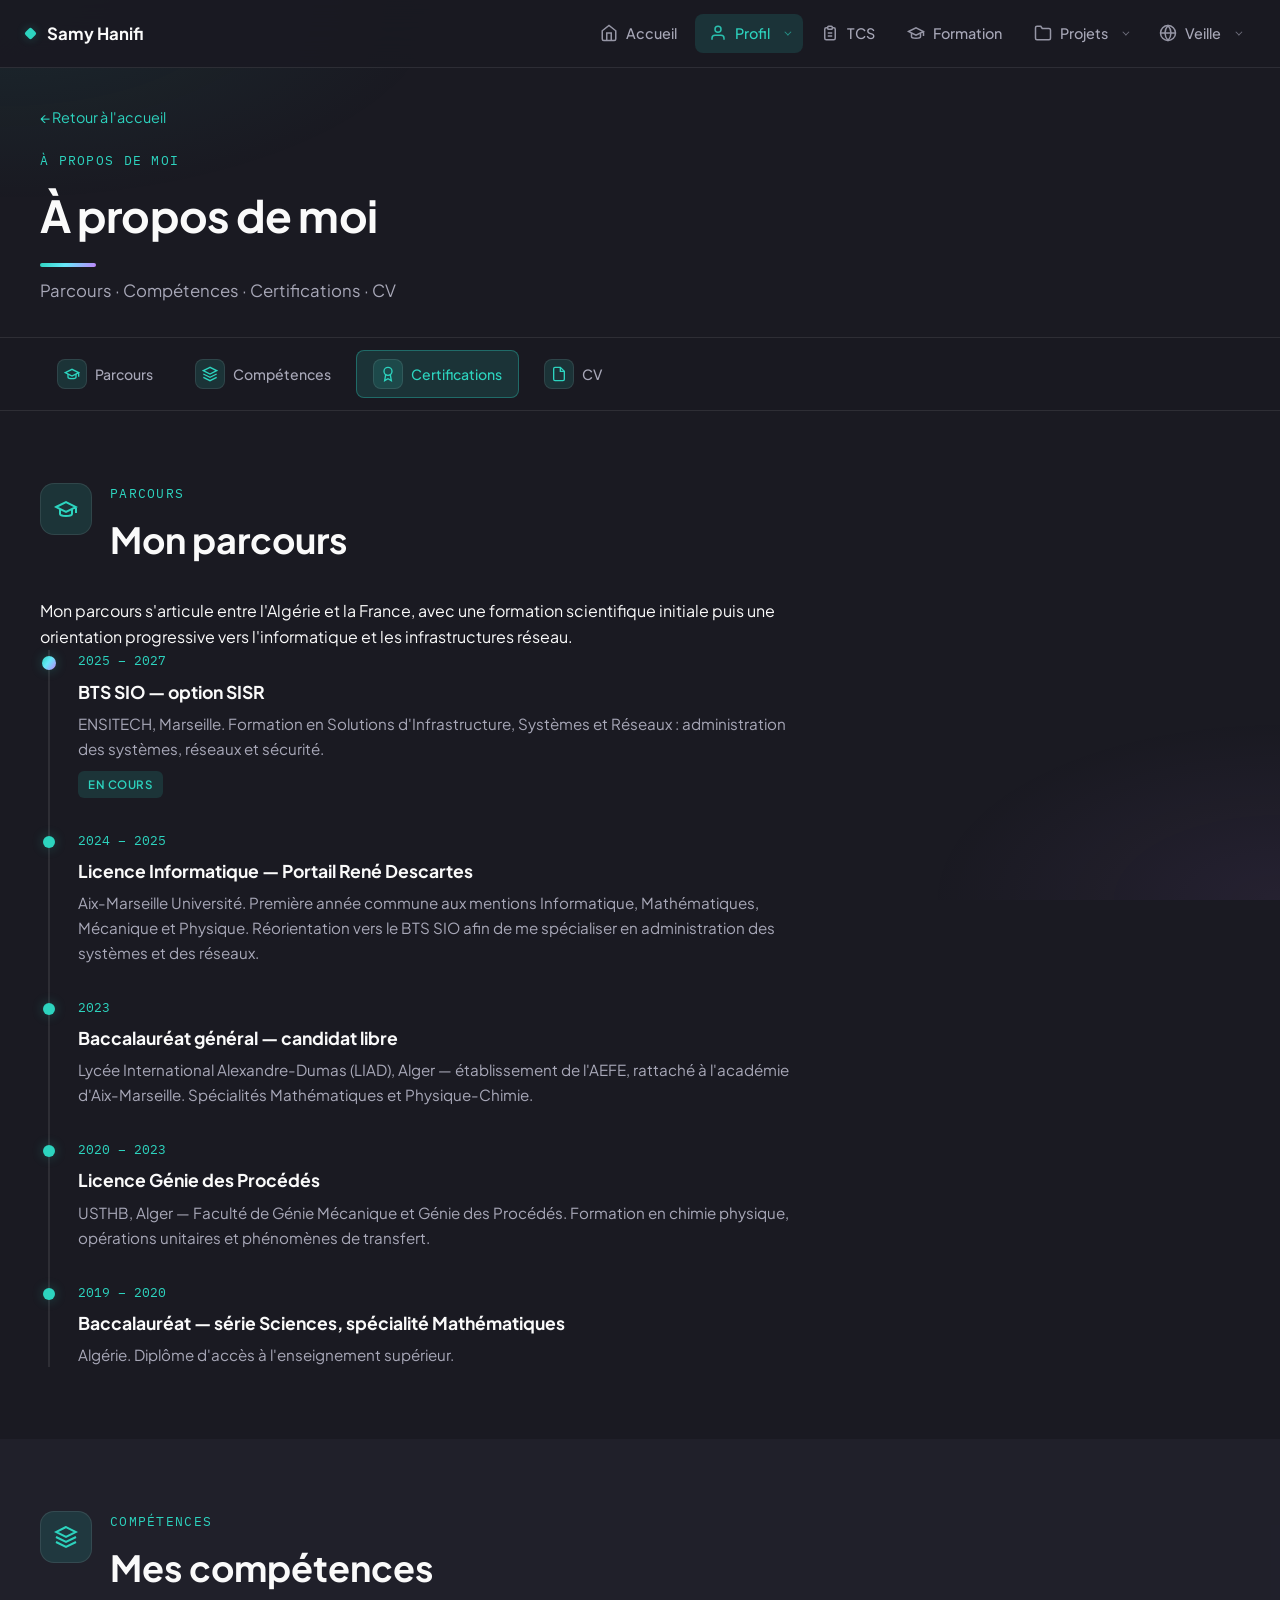
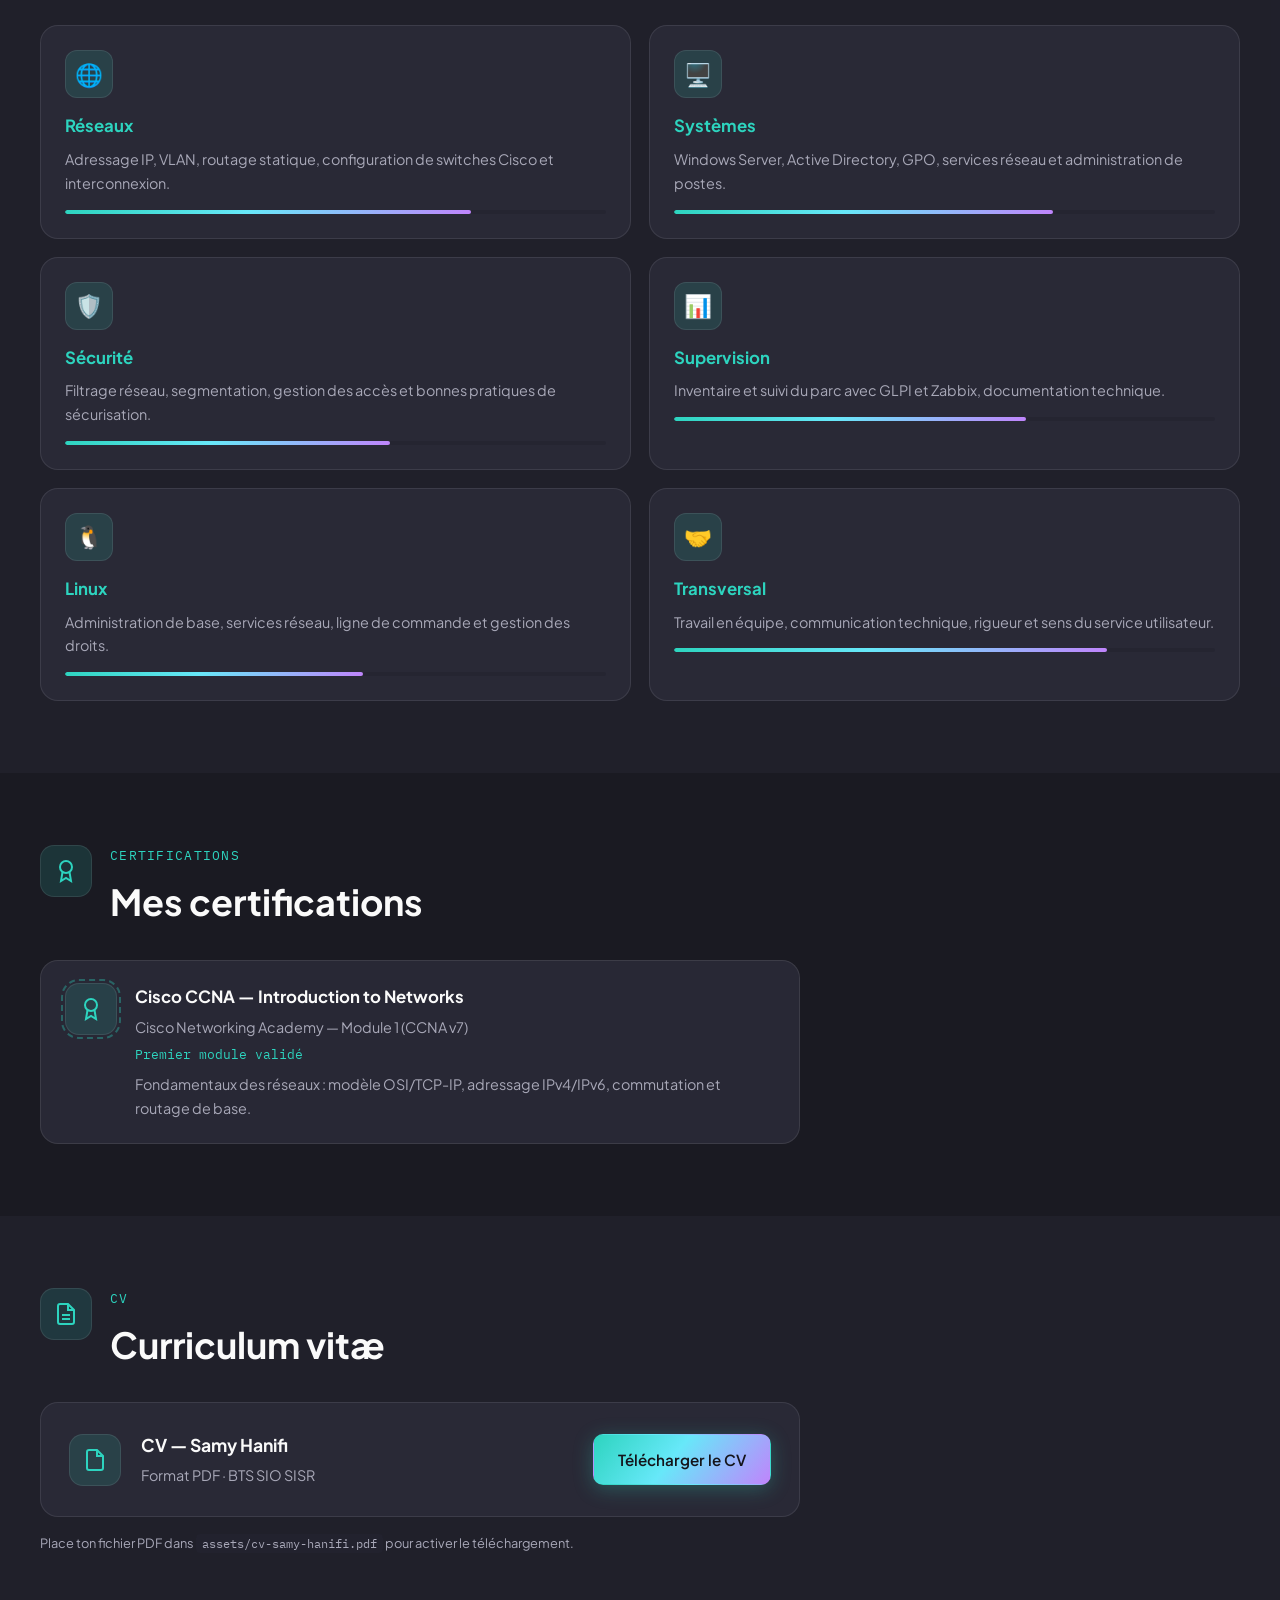
==== a-propos-moi.html @ b906e1eb "Add files via upload" ====
<!DOCTYPE html>
<html lang="fr">
<head>
  <meta charset="UTF-8">
  <meta name="viewport" content="width=device-width, initial-scale=1.0">
  <meta name="description" content="À propos de moi — Samy Hanifi">
  <title>Samy Hanifi — À propos de moi</title>
  <link rel="preconnect" href="https://fonts.googleapis.com">
  <link rel="preconnect" href="https://fonts.gstatic.com" crossorigin>
  <link href="https://fonts.googleapis.com/css2?family=Plus+Jakarta+Sans:wght@400;500;600;700&family=IBM+Plex+Mono:wght@500&display=swap" rel="stylesheet">
  <link rel="stylesheet" href="css/style.css">
</head>
<body data-page="profil">
  <header class="header">
    <div class="container header__inner">
      <a href="index.html" class="logo">
        <span class="logo__mark"></span>
        <span class="logo__name" data-profile="name">Samy Hanifi</span>
      </a>
      <nav class="nav" id="siteNav" aria-label="Navigation principale"></nav>
      <button class="menu-toggle" id="menuToggle" aria-label="Menu" aria-expanded="false">
        <span></span><span></span><span></span>
      </button>
    </div>
  </header>

  <div class="mobile-menu" id="mobileMenu" aria-hidden="true">
    <div class="mobile-menu__top">
      <span data-profile="name">Samy Hanifi</span>
      <button class="mobile-menu__close" id="menuClose" aria-label="Fermer">&times;</button>
    </div>
    <nav class="mobile-menu__nav" id="mobileNav" aria-label="Menu mobile"></nav>
  </div>

  <main class="page-profil">
    <section class="page-hero page-hero--sub">
      <div class="container">
        <a href="index.html" class="page-back">← Retour à l'accueil</a>
        <p class="section__eyebrow">À propos de moi</p>
        <h1 class="page-hero__title">À propos de moi</h1>
        <p class="page-hero__desc">Parcours · Compétences · Certifications · CV</p>
      </div>
    </section>

    <div class="profil-subnav">
      <div class="container">
        <nav class="profil-subnav__inner" aria-label="Sections à propos de moi">
          <a href="#parcours" class="profil-subnav__link"><span class="profil-icon profil-icon--sm" aria-hidden="true"><svg width="16" height="16" viewBox="0 0 24 24" fill="none" stroke="currentColor" stroke-width="2"><path d="M22 10v6M2 10l10-5 10 5-10 5z"/><path d="M6 12v5c0 1.1 2.7 2 6 2s6-.9 6-2v-5"/></svg></span>Parcours</a>
          <a href="#competences" class="profil-subnav__link"><span class="profil-icon profil-icon--sm" aria-hidden="true"><svg width="16" height="16" viewBox="0 0 24 24" fill="none" stroke="currentColor" stroke-width="2"><polygon points="12 2 2 7 12 12 22 7 12 2"/><polyline points="2 17 12 22 22 17"/><polyline points="2 12 12 17 22 12"/></svg></span>Compétences</a>
          <a href="#certifications" class="profil-subnav__link"><span class="profil-icon profil-icon--sm" aria-hidden="true"><svg width="16" height="16" viewBox="0 0 24 24" fill="none" stroke="currentColor" stroke-width="2"><circle cx="12" cy="8" r="6"/><path d="M15.477 12.89L17 22l-5-3-5 3 1.523-9.11"/></svg></span>Certifications</a>
          <a href="#cv" class="profil-subnav__link"><span class="profil-icon profil-icon--sm" aria-hidden="true"><svg width="16" height="16" viewBox="0 0 24 24" fill="none" stroke="currentColor" stroke-width="2"><path d="M14 2H6a2 2 0 0 0-2 2v16a2 2 0 0 0 2 2h12a2 2 0 0 0 2-2V8z"/><polyline points="14 2 14 8 20 8"/></svg></span>CV</a>
        </nav>
      </div>
    </div>

    <section class="section profil-section" id="parcours">
      <div class="container">
        <div class="profil-section__head">
          <span class="profil-icon profil-icon--lg" aria-hidden="true"><svg width="24" height="24" viewBox="0 0 24 24" fill="none" stroke="currentColor" stroke-width="2"><path d="M22 10v6M2 10l10-5 10 5-10 5z"/><path d="M6 12v5c0 1.1 2.7 2 6 2s6-.9 6-2v-5"/></svg></span>
          <div><p class="profil-section__subtitle">Parcours</p><h2 class="section__title">Mon parcours</h2></div>
        </div>
        <div class="profil-content">
          <p>
            Mon parcours s'articule entre l'Algérie et la France, avec une formation scientifique initiale
            puis une orientation progressive vers l'informatique et les infrastructures réseau.
          </p>
          <ul class="timeline">
            <li class="timeline__item timeline__item--highlight">
              <span class="timeline__date">2025 – 2027</span>
              <div>
                <h3>BTS SIO — option SISR</h3>
                <p>ENSITECH, Marseille. Formation en Solutions d'Infrastructure, Systèmes et Réseaux : administration des systèmes, réseaux et sécurité.</p>
                <span class="timeline__tag">En cours</span>
              </div>
            </li>
            <li class="timeline__item">
              <span class="timeline__date">2024 – 2025</span>
              <div>
                <h3>Licence Informatique — Portail René Descartes</h3>
                <p>Aix-Marseille Université. Première année commune aux mentions Informatique, Mathématiques, Mécanique et Physique. Réorientation vers le BTS SIO afin de me spécialiser en administration des systèmes et des réseaux.</p>
              </div>
            </li>
            <li class="timeline__item">
              <span class="timeline__date">2023</span>
              <div>
                <h3>Baccalauréat général — candidat libre</h3>
                <p>Lycée International Alexandre-Dumas (LIAD), Alger — établissement de l'AEFE, rattaché à l'académie d'Aix-Marseille. Spécialités Mathématiques et Physique-Chimie.</p>
              </div>
            </li>
            <li class="timeline__item">
              <span class="timeline__date">2020 – 2023</span>
              <div>
                <h3>Licence Génie des Procédés</h3>
                <p>USTHB, Alger — Faculté de Génie Mécanique et Génie des Procédés. Formation en chimie physique, opérations unitaires et phénomènes de transfert.</p>
              </div>
            </li>
            <li class="timeline__item">
              <span class="timeline__date">2019 – 2020</span>
              <div>
                <h3>Baccalauréat — série Sciences, spécialité Mathématiques</h3>
                <p>Algérie. Diplôme d'accès à l'enseignement supérieur.</p>
              </div>
            </li>
          </ul>
        </div>
      </div>
    </section>

    <section class="section profil-section profil-section--alt" id="competences">
      <div class="container">
        <div class="profil-section__head">
          <span class="profil-icon profil-icon--lg" aria-hidden="true"><svg width="24" height="24" viewBox="0 0 24 24" fill="none" stroke="currentColor" stroke-width="2"><polygon points="12 2 2 7 12 12 22 7 12 2"/><polyline points="2 17 12 22 22 17"/><polyline points="2 12 12 17 22 12"/></svg></span>
          <div><p class="profil-section__subtitle">Compétences</p><h2 class="section__title">Mes compétences</h2></div>
        </div>
        <div class="profil-content">
          <div class="skills-grid">
            <article class="skill-card">
              <div class="skill-card__icon anim-icon" aria-hidden="true">🌐</div>
              <h3>Réseaux</h3>
              <p>Adressage IP, VLAN, routage statique, configuration de switches Cisco et interconnexion.</p>
              <div class="skill-card__bar"><span style="--level: 75%"></span></div>
            </article>
            <article class="skill-card">
              <div class="skill-card__icon anim-icon" aria-hidden="true">🖥️</div>
              <h3>Systèmes</h3>
              <p>Windows Server, Active Directory, GPO, services réseau et administration de postes.</p>
              <div class="skill-card__bar"><span style="--level: 70%"></span></div>
            </article>
            <article class="skill-card">
              <div class="skill-card__icon anim-icon" aria-hidden="true">🛡️</div>
              <h3>Sécurité</h3>
              <p>Filtrage réseau, segmentation, gestion des accès et bonnes pratiques de sécurisation.</p>
              <div class="skill-card__bar"><span style="--level: 60%"></span></div>
            </article>
            <article class="skill-card">
              <div class="skill-card__icon anim-icon" aria-hidden="true">📊</div>
              <h3>Supervision</h3>
              <p>Inventaire et suivi du parc avec GLPI et Zabbix, documentation technique.</p>
              <div class="skill-card__bar"><span style="--level: 65%"></span></div>
            </article>
            <article class="skill-card">
              <div class="skill-card__icon anim-icon" aria-hidden="true">🐧</div>
              <h3>Linux</h3>
              <p>Administration de base, services réseau, ligne de commande et gestion des droits.</p>
              <div class="skill-card__bar"><span style="--level: 55%"></span></div>
            </article>
            <article class="skill-card">
              <div class="skill-card__icon anim-icon" aria-hidden="true">🤝</div>
              <h3>Transversal</h3>
              <p>Travail en équipe, communication technique, rigueur et sens du service utilisateur.</p>
              <div class="skill-card__bar"><span style="--level: 80%"></span></div>
            </article>
          </div>
        </div>
      </div>
    </section>

    <section class="section profil-section" id="certifications">
      <div class="container">
        <div class="profil-section__head">
          <span class="profil-icon profil-icon--lg" aria-hidden="true"><svg width="24" height="24" viewBox="0 0 24 24" fill="none" stroke="currentColor" stroke-width="2"><circle cx="12" cy="8" r="6"/><path d="M15.477 12.89L17 22l-5-3-5 3 1.523-9.11"/></svg></span>
          <div><p class="profil-section__subtitle">Certifications</p><h2 class="section__title">Mes certifications</h2></div>
        </div>
        <div class="profil-content">
          <div class="cert-list">
            <article class="cert-card cert-card--animated">
              <div class="cert-card__ring">
                <span class="profil-icon profil-icon--lg anim-icon--pulse" aria-hidden="true"><svg width="24" height="24" viewBox="0 0 24 24" fill="none" stroke="currentColor" stroke-width="2"><circle cx="12" cy="8" r="6"/><path d="M15.477 12.89L17 22l-5-3-5 3 1.523-9.11"/></svg></span>
              </div>
              <div>
                <h3>Cisco CCNA — Introduction to Networks</h3>
                <p class="cert-card__org">Cisco Networking Academy — Module 1 (CCNA v7)</p>
                <p class="cert-card__date">Premier module validé</p>
                <p style="margin-top:8px;font-size:0.9rem;color:var(--text-muted)">Fondamentaux des réseaux : modèle OSI/TCP-IP, adressage IPv4/IPv6, commutation et routage de base.</p>
              </div>
            </article>
          </div>
        </div>
      </div>
    </section>

    <section class="section profil-section profil-section--alt" id="cv">
      <div class="container">
        <div class="profil-section__head">
          <span class="profil-icon profil-icon--lg" aria-hidden="true"><svg width="24" height="24" viewBox="0 0 24 24" fill="none" stroke="currentColor" stroke-width="2"><path d="M14 2H6a2 2 0 0 0-2 2v16a2 2 0 0 0 2 2h12a2 2 0 0 0 2-2V8z"/><polyline points="14 2 14 8 20 8"/><line x1="16" y1="13" x2="8" y2="13"/><line x1="16" y1="17" x2="8" y2="17"/></svg></span>
          <div><p class="profil-section__subtitle">CV</p><h2 class="section__title">Curriculum vitæ</h2></div>
        </div>
        <div class="profil-content">
          <div class="cv-box">
            <span class="profil-icon profil-icon--lg" aria-hidden="true"><svg width="24" height="24" viewBox="0 0 24 24" fill="none" stroke="currentColor" stroke-width="2"><path d="M14 2H6a2 2 0 0 0-2 2v16a2 2 0 0 0 2 2h12a2 2 0 0 0 2-2V8z"/><polyline points="14 2 14 8 20 8"/></svg></span>
            <div>
              <h3>CV — Samy Hanifi</h3>
              <p>Format PDF · BTS SIO SISR</p>
            </div>
            <a href="assets/cv-samy-hanifi.pdf" class="btn btn--primary" download>Télécharger le CV</a>
          </div>
          <p class="cv-note">Place ton fichier PDF dans <code>assets/cv-samy-hanifi.pdf</code> pour activer le téléchargement.</p>
        </div>
      </div>
    </section>
  </main>

  <script src="js/config.js"></script>
  <script src="js/nav.js"></script>
  <script src="js/main.js"></script>
  <script src="js/profil-nav.js"></script>
  <script src="js/animations.js"></script>
</body>
</html>
---- css/style.css ----
/* ===== Palette Samy — ardoise + teal / violet ===== */
:root {
  --bg: #1a1a22;
  --bg-card: rgba(45, 45, 58, 0.82);
  --bg-elevated: rgba(36, 36, 48, 0.65);
  --border: rgba(255, 255, 255, 0.09);
  --text: #fafafa;
  --text-muted: #a8a8b8;
  --accent: #2dd4bf;
  --accent-2: #c084fc;
  --accent-dim: rgba(45, 212, 191, 0.14);
  --accent-glow: rgba(45, 212, 191, 0.28);
  --gradient: linear-gradient(128deg, #2dd4bf 0%, #67e8f9 45%, #c084fc 100%);
  --radius: 12px;
  --radius-lg: 18px;
  --header-h: 68px;
  --font: 'Plus Jakarta Sans', system-ui, sans-serif;
  --font-mono: 'IBM Plex Mono', monospace;
  --ease: 0.25s ease;
}

*, *::before, *::after { box-sizing: border-box; margin: 0; padding: 0; }
html { scroll-behavior: smooth; }

body {
  font-family: var(--font);
  background: var(--bg);
  color: var(--text);
  line-height: 1.65;
  min-height: 100vh;
}

body::before {
  content: '';
  position: fixed;
  inset: 0;
  background:
    radial-gradient(ellipse 70% 45% at 0% 0%, rgba(45, 212, 191, 0.08), transparent 50%),
    radial-gradient(ellipse 55% 40% at 100% 100%, rgba(192, 132, 252, 0.07), transparent 50%);
  pointer-events: none;
  z-index: -1;
}

a { color: inherit; text-decoration: none; }
ul { list-style: none; }
img { max-width: 100%; display: block; }

.container {
  width: min(1200px, 94vw);
  margin-inline: auto;
}

/* ===== Header ===== */
.header {
  position: sticky;
  top: 0;
  z-index: 100;
  height: var(--header-h);
  background: rgba(26, 26, 34, 0.92);
  backdrop-filter: blur(16px);
  border-bottom: 1px solid var(--border);
}

.header__inner {
  display: flex;
  align-items: center;
  height: 100%;
  gap: 20px;
}

.header .container {
  width: min(1280px, 96vw);
}

.logo {
  display: flex;
  align-items: center;
  gap: 12px;
  font-weight: 700;
  font-size: 1.05rem;
  flex-shrink: 0;
}

.logo__mark {
  width: 9px;
  height: 9px;
  border-radius: 2px;
  background: var(--accent);
  box-shadow: 0 0 10px var(--accent-glow);
  transform: rotate(45deg);
}

.nav {
  margin-left: auto;
}

.nav__list {
  display: flex;
  align-items: center;
  gap: 4px;
}

.nav__link {
  display: inline-flex;
  align-items: center;
  gap: 8px;
  padding: 8px 14px;
  border-radius: 8px;
  font-size: 0.9rem;
  font-weight: 500;
  color: var(--text-muted);
  transition: var(--ease);
}

.nav__icon {
  display: flex;
  flex-shrink: 0;
  opacity: 0.88;
  line-height: 0;
}

.nav__icon--mobile {
  width: 18px;
  height: 18px;
}

.nav__link:hover,
.nav__link--active {
  color: var(--text);
  background: var(--accent-dim);
}

.nav__link--active {
  color: var(--accent);
}

/* Menu déroulant Profil */
.nav__dropdown {
  position: relative;
}

.nav__dropdown > .nav__link::after {
  content: '';
  display: inline-block;
  width: 5px;
  height: 5px;
  margin-left: 6px;
  border-right: 1.5px solid currentColor;
  border-bottom: 1.5px solid currentColor;
  transform: rotate(45deg) translateY(-2px);
  vertical-align: middle;
  opacity: 0.6;
}

.nav__submenu {
  position: absolute;
  top: calc(100% + 10px);
  right: 0;
  opacity: 0;
  visibility: hidden;
  transform: translateY(8px);
  transition: opacity var(--ease), transform var(--ease), visibility var(--ease);
  pointer-events: none;
}

.nav__dropdown:hover .nav__submenu {
  opacity: 1;
  visibility: visible;
  transform: translateY(0);
  pointer-events: auto;
}

.nav__submenu--profil {
  display: flex;
  flex-direction: column;
  min-width: 300px;
  max-width: 360px;
  padding: 8px;
  background: rgba(32, 32, 42, 0.98);
  border: 1px solid var(--border);
  border-radius: var(--radius-lg);
  box-shadow: 0 24px 48px rgba(0, 0, 0, 0.45);
  backdrop-filter: blur(16px);
}

.nav__submenu-panel {
  padding: 8px;
}

.nav__submenu-panel + .nav__submenu-panel {
  border-top: 1px solid var(--border);
  margin-top: 4px;
  padding-top: 12px;
}

.nav__submenu-title {
  display: flex;
  align-items: center;
  gap: 8px;
  font-family: var(--font-mono);
  font-size: 0.72rem;
  font-weight: 600;
  text-transform: uppercase;
  letter-spacing: 0.08em;
  color: var(--accent);
  padding: 8px 12px 10px;
  margin-bottom: 4px;
}

.nav__submenu-link {
  display: flex;
  align-items: flex-start;
  gap: 12px;
  padding: 12px 14px;
  border-radius: 10px;
  transition: background var(--ease);
}

.nav__submenu-link:hover {
  background: var(--accent-dim);
}

.nav__submenu-link-text {
  flex: 1;
  min-width: 0;
}

.nav__submenu-link strong {
  display: block;
  font-size: 0.92rem;
  font-weight: 600;
  margin-bottom: 3px;
  color: var(--text);
}

.nav__submenu-link-text > span {
  display: block;
  font-size: 0.8rem;
  color: var(--text-muted);
  line-height: 1.4;
  white-space: nowrap;
}

/* Icônes profil */
.profil-icon {
  display: flex;
  align-items: center;
  justify-content: center;
  flex-shrink: 0;
  width: 36px;
  height: 36px;
  border-radius: 10px;
  background: var(--accent-dim);
  border: 1px solid var(--border);
  color: var(--accent);
}

.profil-icon--title {
  width: 28px;
  height: 28px;
  border-radius: 8px;
  background: transparent;
  border: none;
}

.profil-icon--sm {
  width: 30px;
  height: 30px;
  border-radius: 8px;
}

.profil-icon--lg {
  width: 52px;
  height: 52px;
  border-radius: 14px;
}

.mobile-menu__group-title {
  display: flex;
  align-items: center;
  gap: 8px;
}

.mobile-menu__sublink {
  display: flex;
  align-items: center;
  gap: 12px;
}

.profil-section__head {
  display: flex;
  align-items: flex-start;
  gap: 18px;
  margin-bottom: 28px;
}

.profil-section__head .section__title {
  margin-bottom: 0;
}

.profil-section__head .profil-section__subtitle {
  margin-bottom: 6px;
}

.menu-toggle {
  display: none;
  flex-direction: column;
  gap: 5px;
  margin-left: auto;
  background: none;
  border: none;
  cursor: pointer;
  padding: 8px;
}

.menu-toggle span {
  display: block;
  width: 22px;
  height: 2px;
  background: var(--text);
  border-radius: 2px;
}

/* ===== Menu mobile ===== */
.mobile-menu {
  position: fixed;
  inset: 0;
  z-index: 200;
  background: var(--bg);
  padding: 24px;
  transform: translateX(100%);
  transition: transform 0.35s ease;
}

.mobile-menu.is-open { transform: translateX(0); }

.mobile-menu__top {
  display: flex;
  justify-content: space-between;
  align-items: center;
  margin-bottom: 28px;
  font-weight: 700;
  font-size: 1.1rem;
}

.mobile-menu__close {
  background: none;
  border: none;
  color: var(--text);
  font-size: 2rem;
  cursor: pointer;
  line-height: 1;
}

.mobile-menu__nav {
  display: flex;
  flex-direction: column;
  gap: 6px;
}

.mobile-menu__link {
  display: flex;
  align-items: center;
  gap: 10px;
  padding: 14px 16px;
  border-radius: var(--radius);
  font-weight: 600;
  color: var(--text-muted);
  border: 1px solid var(--border);
  transition: var(--ease);
}

.mobile-menu__link--active,
.mobile-menu__link:hover {
  color: var(--accent);
  border-color: rgba(45, 212, 191, 0.35);
  background: var(--accent-dim);
}

.mobile-menu__group {
  padding: 12px 0;
  border-bottom: 1px solid var(--border);
}

.mobile-menu__group-title {
  font-family: var(--font-mono);
  font-size: 0.72rem;
  font-weight: 600;
  text-transform: uppercase;
  letter-spacing: 0.08em;
  color: var(--accent);
  padding: 0 16px 8px;
}

.mobile-menu__sublink {
  display: flex;
  align-items: center;
  gap: 10px;
  padding: 10px 16px 10px 20px;
  font-size: 0.92rem;
  font-weight: 500;
  color: var(--text-muted);
  transition: var(--ease);
}

.mobile-menu__sublink:hover,
.mobile-menu__sublink--active {
  color: var(--accent);
  background: var(--accent-dim);
}

/* ===== Buttons ===== */
.btn {
  display: inline-flex;
  align-items: center;
  justify-content: center;
  gap: 8px;
  padding: 12px 24px;
  border-radius: 10px;
  font-weight: 600;
  font-size: 0.95rem;
  transition: var(--ease);
  border: 1px solid transparent;
}

.btn--primary {
  background: var(--gradient);
  color: #14141a;
  box-shadow: 0 4px 20px var(--accent-glow);
}

.btn--primary:hover {
  transform: translateY(-2px);
  box-shadow: 0 8px 28px var(--accent-glow);
}

.btn--outline {
  border-color: var(--border);
  color: var(--text);
  background: rgba(255, 255, 255, 0.04);
}

.btn--outline:hover {
  border-color: var(--accent);
  background: var(--accent-dim);
}

.btn__icon { flex-shrink: 0; }

/* ===== Hero ===== */
.hero { padding: 48px 0 0; }

.hero__layout {
  display: grid;
  grid-template-columns: 1fr 1fr;
  gap: 48px;
  align-items: center;
  padding-bottom: 48px;
  border-bottom: 1px solid var(--border);
}

.hero__badge {
  display: inline-flex;
  align-items: center;
  gap: 8px;
  padding: 6px 14px;
  border-radius: 100px;
  background: var(--accent-dim);
  border: 1px solid var(--border);
  font-size: 0.8rem;
  font-family: var(--font-mono);
  color: var(--accent);
  margin-bottom: 20px;
}

.hero__badge-dot {
  width: 6px;
  height: 6px;
  border-radius: 50%;
  background: var(--accent);
  animation: pulse 2s infinite;
}

@keyframes pulse {
  0%, 100% { opacity: 1; }
  50% { opacity: 0.4; }
}

.hero__title {
  font-size: clamp(2.5rem, 5vw, 3.5rem);
  font-weight: 700;
  line-height: 1.1;
  margin-bottom: 12px;
  color: var(--text);
  letter-spacing: -0.02em;
}

.hero__title::after {
  content: '';
  display: block;
  width: 64px;
  height: 4px;
  margin-top: 14px;
  border-radius: 2px;
  background: var(--gradient);
}

.hero__role {
  font-size: 1.1rem;
  font-weight: 500;
  color: var(--text-muted);
  margin-bottom: 6px;
}

.hero__school {
  font-size: 1rem;
  color: var(--text-muted);
  margin-bottom: 20px;
}

.hero__bio {
  color: var(--text-muted);
  max-width: 520px;
  margin-bottom: 28px;
  font-size: 1.05rem;
}

.hero__cta {
  display: flex;
  flex-wrap: wrap;
  gap: 12px;
  margin-bottom: 28px;
}

.hero__contact {
  display: flex;
  flex-wrap: wrap;
  align-items: center;
  gap: 16px;
}

.hero__location {
  display: inline-flex;
  align-items: center;
  gap: 8px;
  font-size: 0.9rem;
  color: var(--text-muted);
}

.hero__social {
  display: inline-flex;
  align-items: center;
  gap: 10px;
}

.social-btn {
  display: flex;
  align-items: center;
  justify-content: center;
  width: 42px;
  height: 42px;
  border-radius: 10px;
  color: var(--text-muted);
  border: 1px solid var(--border);
  background: var(--bg-card);
  transition: var(--ease);
}

.social-btn:hover {
  color: var(--accent);
  border-color: var(--accent);
  background: var(--accent-dim);
  box-shadow: 0 0 16px var(--accent-glow);
}

.hero__visual {
  display: flex;
  justify-content: flex-end;
}

.hero__image-frame {
  position: relative;
  width: 100%;
  max-width: 520px;
  aspect-ratio: 4 / 3;
  border-radius: var(--radius-lg);
  padding: 3px;
  background: var(--gradient);
  box-shadow: 0 24px 48px rgba(45, 212, 191, 0.15);
  overflow: hidden;
}

.hero__image {
  width: 100%;
  height: 100%;
  object-fit: cover;
  border-radius: calc(var(--radius-lg) - 3px);
  background: var(--bg-elevated);
}

.hero__stats {
  display: grid;
  grid-template-columns: repeat(4, 1fr);
  gap: 1px;
  background: var(--border);
  border-radius: var(--radius-lg);
  overflow: hidden;
  margin-top: 40px;
}

.stat {
  background: var(--bg-card);
  backdrop-filter: blur(8px);
  padding: 24px 20px;
  text-align: center;
}

.stat__value {
  display: block;
  font-weight: 700;
  font-size: 1.1rem;
  margin-bottom: 4px;
  color: var(--accent);
}

.stat__label {
  font-size: 0.78rem;
  color: var(--text-muted);
  text-transform: uppercase;
  letter-spacing: 0.06em;
}

/* ===== Sections ===== */
.section { padding: 72px 0; }

.section__eyebrow {
  font-family: var(--font-mono);
  font-size: 0.8rem;
  color: var(--accent);
  text-transform: uppercase;
  letter-spacing: 0.1em;
  margin-bottom: 8px;
}

.section__title {
  font-size: clamp(1.75rem, 3vw, 2.25rem);
  font-weight: 700;
  margin-bottom: 12px;
}

.section__desc {
  color: var(--text-muted);
  max-width: 600px;
  margin-bottom: 40px;
}

/* Tools — 3 colonnes × 2 lignes */
.tools { background: var(--bg-elevated); }

.tools__grid {
  display: grid;
  grid-template-columns: repeat(3, 1fr);
  gap: 20px;
}

.tool-card {
  padding: 28px;
  background: var(--bg-card);
  border: 1px solid var(--border);
  border-radius: var(--radius-lg);
  backdrop-filter: blur(8px);
  transition: var(--ease);
}

.tool-card:hover {
  border-color: rgba(45, 212, 191, 0.4);
  transform: translateY(-4px);
  box-shadow: 0 12px 32px rgba(0, 0, 0, 0.2);
}

.tool-card__icon {
  font-size: 1.75rem;
  line-height: 1;
  margin-bottom: 14px;
  width: 52px;
  height: 52px;
  display: flex;
  align-items: center;
  justify-content: center;
  background: var(--accent-dim);
  border-radius: 12px;
  border: 1px solid var(--border);
}

.tool-card__tag {
  display: inline-block;
  padding: 4px 10px;
  border-radius: 6px;
  font-size: 0.75rem;
  font-weight: 600;
  background: var(--accent-dim);
  color: var(--accent);
  margin-bottom: 12px;
}

.tool-card h3 {
  font-size: 1.15rem;
  margin-bottom: 8px;
}

.tool-card p {
  font-size: 0.9rem;
  color: var(--text-muted);
}

/* Shortcuts */
.shortcuts__grid {
  display: grid;
  grid-template-columns: repeat(3, 1fr);
  gap: 24px;
}

.shortcut-card {
  position: relative;
  display: block;
  padding: 32px;
  background: var(--bg-card);
  border: 1px solid var(--border);
  border-radius: var(--radius-lg);
  transition: var(--ease);
  overflow: hidden;
}

.shortcut-card::before {
  content: '';
  position: absolute;
  top: 0; left: 0; right: 0;
  height: 3px;
  background: var(--gradient);
  transform: scaleX(0);
  transform-origin: left;
  transition: transform 0.35s ease;
}

.shortcut-card:hover {
  border-color: rgba(45, 212, 191, 0.35);
  transform: translateY(-4px);
}

.shortcut-card:hover::before { transform: scaleX(1); }

.shortcut-card__icon {
  font-size: 2rem;
  line-height: 1;
  margin-bottom: 16px;
  width: 56px;
  height: 56px;
  display: flex;
  align-items: center;
  justify-content: center;
  background: var(--accent-dim);
  border-radius: 14px;
  border: 1px solid var(--border);
}

.shortcut-card h3 { font-size: 1.2rem; margin-bottom: 10px; }
.shortcut-card p { font-size: 0.9rem; color: var(--text-muted); margin-bottom: 16px; }

.shortcut-card__arrow {
  font-size: 1.5rem;
  color: var(--accent);
  transition: transform var(--ease);
}

.shortcut-card:hover .shortcut-card__arrow { transform: translateX(6px); }

/* Environnement SISR */
.environments {
  background: var(--bg-elevated);
  border-top: 1px solid var(--border);
}

.env__grid {
  display: grid;
  grid-template-columns: repeat(4, 1fr);
  gap: 20px;
}

.env-card {
  padding: 28px 24px;
  background: var(--bg-card);
  border: 1px solid var(--border);
  border-radius: var(--radius-lg);
  backdrop-filter: blur(8px);
  transition: var(--ease);
}

.env-card:hover {
  border-color: var(--accent);
  box-shadow: 0 8px 28px rgba(45, 212, 191, 0.12);
}

.env-card__icon {
  font-size: 1.75rem;
  line-height: 1;
  margin-bottom: 12px;
  width: 48px;
  height: 48px;
  display: flex;
  align-items: center;
  justify-content: center;
  background: var(--accent-dim);
  border-radius: 12px;
  border: 1px solid var(--border);
}

.env-card__num {
  display: block;
  font-family: var(--font-mono);
  font-size: 0.75rem;
  font-weight: 600;
  color: var(--accent);
  margin-bottom: 8px;
}

.env-card h3 {
  font-size: 1.05rem;
  margin-bottom: 8px;
}

.env-card p {
  font-size: 0.88rem;
  color: var(--text-muted);
}

/* Banner */
.banner { padding: 0 0 48px; }

.banner__inner {
  display: flex;
  flex-wrap: wrap;
  align-items: center;
  justify-content: space-between;
  gap: 24px;
  padding: 48px 40px;
  background: var(--bg-card);
  border: 1px solid var(--border);
  border-radius: var(--radius-lg);
  backdrop-filter: blur(8px);
}

.banner h2 {
  font-size: 1.5rem;
  margin-bottom: 10px;
}

.banner p {
  color: var(--text-muted);
  max-width: 480px;
}

.banner__actions {
  display: flex;
  flex-wrap: wrap;
  gap: 12px;
}

/* ===== Pages Profil ===== */
.page-profil { padding-bottom: 48px; }

.page-hero {
  padding: 48px 0 32px;
  border-bottom: 1px solid var(--border);
}

.page-hero--sub { padding-top: 36px; }

.page-hero__title {
  font-size: clamp(2rem, 4vw, 2.75rem);
  font-weight: 700;
  letter-spacing: -0.02em;
  margin-bottom: 10px;
}

.page-hero__title::after {
  content: '';
  display: block;
  width: 56px;
  height: 4px;
  margin-top: 12px;
  border-radius: 2px;
  background: var(--gradient);
}

.page-hero__desc {
  color: var(--text-muted);
  font-size: 1.05rem;
}

.page-back {
  display: inline-block;
  font-size: 0.9rem;
  color: var(--accent);
  margin-bottom: 20px;
  transition: opacity var(--ease);
}

.page-back:hover { opacity: 0.8; }

/* Hub profil */
.profil-hub { padding-top: 48px; }

.profil-hub__grid {
  display: grid;
  grid-template-columns: repeat(2, 1fr);
  gap: 28px;
}

.profil-group {
  background: var(--bg-card);
  border: 1px solid var(--border);
  border-radius: var(--radius-lg);
  overflow: hidden;
  transition: border-color var(--ease);
}

.profil-group:hover { border-color: rgba(45, 212, 191, 0.35); }

.profil-group__main {
  display: flex;
  align-items: flex-start;
  gap: 18px;
  padding: 28px;
  border-bottom: 1px solid var(--border);
  transition: background var(--ease);
}

.profil-group__main:hover { background: var(--accent-dim); }

.profil-group__icon {
  font-size: 2rem;
  width: 56px;
  height: 56px;
  display: flex;
  align-items: center;
  justify-content: center;
  background: var(--accent-dim);
  border-radius: 14px;
  border: 1px solid var(--border);
  flex-shrink: 0;
}

.profil-group__main h2 {
  font-size: 1.25rem;
  margin-bottom: 6px;
}

.profil-group__main p {
  font-size: 0.9rem;
  color: var(--text-muted);
}

.profil-group__arrow {
  margin-left: auto;
  font-size: 1.4rem;
  color: var(--accent);
  flex-shrink: 0;
  padding-top: 4px;
}

.profil-group__subs { padding: 8px; }

.profil-group__subs li { border-radius: 10px; }

.profil-group__subs a {
  display: block;
  padding: 14px 18px;
  border-radius: 10px;
  transition: background var(--ease);
}

.profil-group__subs a:hover { background: var(--accent-dim); }

.profil-sub__label {
  display: block;
  font-weight: 600;
  font-size: 0.95rem;
  margin-bottom: 2px;
}

.profil-sub__hint {
  display: block;
  font-size: 0.82rem;
  color: var(--text-muted);
}

/* Sous-navigation sticky */
.profil-subnav {
  position: sticky;
  top: var(--header-h);
  z-index: 50;
  background: rgba(26, 26, 34, 0.95);
  backdrop-filter: blur(12px);
  border-bottom: 1px solid var(--border);
}

.profil-subnav__inner {
  display: flex;
  flex-wrap: wrap;
  gap: 8px;
  padding: 12px 0;
}

.profil-subnav__link {
  display: inline-flex;
  align-items: center;
  gap: 8px;
  padding: 8px 16px;
  border-radius: 8px;
  font-size: 0.88rem;
  font-weight: 500;
  color: var(--text-muted);
  border: 1px solid transparent;
  transition: var(--ease);
}

.profil-subnav__link:hover {
  color: var(--text);
  background: var(--accent-dim);
}

.profil-subnav__link--active {
  color: var(--accent);
  border-color: rgba(45, 212, 191, 0.35);
  background: var(--accent-dim);
}

/* Sections contenu profil */
.profil-section { scroll-margin-top: calc(var(--header-h) + 56px); }

.profil-section--alt { background: var(--bg-elevated); }

.profil-section__subtitle {
  font-family: var(--font-mono);
  font-size: 0.8rem;
  color: var(--accent);
  text-transform: uppercase;
  letter-spacing: 0.1em;
  margin-bottom: 8px;
}

.profil-content { max-width: 760px; }
.profil-content:has(.skills-grid) { max-width: 100%; }

.profil-placeholder {
  color: var(--text-muted);
  font-style: italic;
  margin-bottom: 28px;
  padding: 16px 20px;
  border-left: 3px solid var(--accent);
  background: var(--accent-dim);
  border-radius: 0 var(--radius) var(--radius) 0;
}

/* Timeline parcours */
.timeline {
  display: flex;
  flex-direction: column;
  gap: 0;
  border-left: 2px solid var(--border);
  margin-left: 8px;
  padding-left: 28px;
}

.timeline__item {
  position: relative;
  padding-bottom: 32px;
}

.timeline__item:last-child { padding-bottom: 0; }

.timeline__item::before {
  content: '';
  position: absolute;
  left: -35px;
  top: 6px;
  width: 12px;
  height: 12px;
  border-radius: 50%;
  background: var(--accent);
  box-shadow: 0 0 12px var(--accent-glow);
}

.timeline__date {
  display: block;
  font-family: var(--font-mono);
  font-size: 0.8rem;
  color: var(--accent);
  margin-bottom: 6px;
}

.timeline__item h3 { font-size: 1.1rem; margin-bottom: 4px; }
.timeline__item p { color: var(--text-muted); font-size: 0.95rem; }

/* Compétences */
.competences-grid {
  display: grid;
  grid-template-columns: repeat(2, 1fr);
  gap: 16px;
}

.competence-block {
  padding: 20px;
  background: var(--bg-card);
  border: 1px solid var(--border);
  border-radius: var(--radius);
}

.competence-block h3 {
  font-size: 1rem;
  margin-bottom: 8px;
  color: var(--accent);
}

.competence-block p {
  font-size: 0.9rem;
  color: var(--text-muted);
}

/* Certifications */
.cert-list {
  display: flex;
  flex-direction: column;
  gap: 16px;
}

.cert-card {
  display: flex;
  align-items: flex-start;
  gap: 18px;
  padding: 22px 24px;
  background: var(--bg-card);
  border: 1px solid var(--border);
  border-radius: var(--radius-lg);
}

.cert-card--placeholder { border-style: dashed; }

.cert-card__icon {
  font-size: 1.75rem;
  width: 48px;
  height: 48px;
  display: flex;
  align-items: center;
  justify-content: center;
  background: var(--accent-dim);
  border-radius: 12px;
  border: 1px solid var(--border);
  flex-shrink: 0;
}

.cert-card h3 {
  font-size: 1.05rem;
  margin-bottom: 6px;
}

.cert-card__org,
.cert-card__date {
  font-size: 0.9rem;
  color: var(--text-muted);
}

.cert-card__date {
  margin-top: 4px;
  font-family: var(--font-mono);
  font-size: 0.8rem;
  color: var(--accent);
}

/* CV */
.cv-box {
  display: flex;
  flex-wrap: wrap;
  align-items: center;
  gap: 20px;
  padding: 28px;
  background: var(--bg-card);
  border: 1px solid var(--border);
  border-radius: var(--radius-lg);
}

.cv-box__icon { font-size: 2.5rem; }

.cv-box h3 { font-size: 1.1rem; margin-bottom: 4px; }
.cv-box p { font-size: 0.9rem; color: var(--text-muted); }

.cv-box .btn { margin-left: auto; }

.cv-note {
  margin-top: 16px;
  font-size: 0.8rem;
  color: var(--text-muted);
}

.cv-note code {
  font-family: var(--font-mono);
  font-size: 0.75rem;
  padding: 2px 6px;
  background: var(--bg-elevated);
  border-radius: 4px;
}

/* Stages */
.stages-list {
  display: flex;
  flex-direction: column;
  gap: 24px;
}

.stage-card {
  display: flex;
  gap: 20px;
  align-items: flex-start;
  padding: 28px;
  background: var(--bg-card);
  border: 1px solid var(--border);
  border-radius: var(--radius-lg);
}

.stage-card__icon { flex-shrink: 0; }

.stage-card__body {
  flex: 1;
  min-width: 0;
}

.stage-card__header {
  display: flex;
  flex-wrap: wrap;
  align-items: center;
  gap: 12px;
  margin-bottom: 14px;
}

.stage-card__badge {
  padding: 4px 10px;
  font-size: 0.75rem;
  font-weight: 600;
  background: var(--accent-dim);
  color: var(--accent);
  border-radius: 6px;
}

.stage-card__period {
  font-family: var(--font-mono);
  font-size: 0.8rem;
  color: var(--text-muted);
}

.stage-card h3 { font-size: 1.2rem; margin-bottom: 6px; }

.stage-card__role {
  color: var(--text-muted);
  font-size: 0.95rem;
  margin-bottom: 16px;
}

.stage-card__missions {
  list-style: disc;
  padding-left: 20px;
  color: var(--text-muted);
  font-size: 0.92rem;
}

.stage-card__missions li { margin-bottom: 6px; }

.stage-card--placeholder {
  border-style: dashed;
  opacity: 0.9;
}

/* ===== Page TCS ===== */
.page-tcs { padding-bottom: 0; }

.tcs-hero {
  padding: 48px 0 56px;
  background: linear-gradient(165deg, var(--surface) 0%, var(--bg) 55%);
  border-bottom: 1px solid var(--border);
}

.tcs-hero__title {
  font-size: clamp(1.85rem, 4vw, 2.5rem);
  margin: 8px 0 16px;
  letter-spacing: -0.02em;
}

.tcs-hero__lead {
  max-width: 640px;
  color: var(--text-muted);
  font-size: 1.05rem;
  line-height: 1.65;
  margin-bottom: 28px;
}

.tcs-hero__meta {
  display: flex;
  flex-wrap: wrap;
  gap: 16px;
  margin-bottom: 28px;
}

.tcs-meta-card {
  padding: 16px 24px;
  background: var(--surface);
  border: 1px solid var(--border);
  border-radius: var(--radius-lg);
  min-width: 140px;
}

.tcs-meta-card__value {
  display: block;
  font-size: 1.35rem;
  font-weight: 700;
  color: var(--accent);
  margin-bottom: 4px;
}

.tcs-meta-card__label {
  font-size: 0.85rem;
  color: var(--text-muted);
}

.tcs-block__head {
  display: flex;
  align-items: flex-start;
  gap: 16px;
  margin-bottom: 28px;
}

.tcs-block--alt {
  background: var(--surface);
  border-top: 1px solid var(--border);
  border-bottom: 1px solid var(--border);
}

.tcs-objectifs {
  display: grid;
  gap: 12px;
  list-style: none;
  padding: 0;
  margin: 0;
}

.tcs-objectifs li {
  padding: 16px 20px;
  background: var(--bg);
  border: 1px solid var(--border);
  border-radius: var(--radius);
  font-weight: 500;
  color: var(--text);
  border-left: 3px solid var(--accent);
}

.tcs-tags {
  display: flex;
  flex-wrap: wrap;
  gap: 10px;
}

.tcs-tag {
  padding: 8px 14px;
  font-size: 0.88rem;
  font-weight: 500;
  background: var(--bg);
  border: 1px solid var(--border);
  border-radius: 999px;
  color: var(--text-muted);
}

.tcs-certs {
  display: grid;
  grid-template-columns: repeat(auto-fill, minmax(260px, 1fr));
  gap: 20px;
}

.tcs-cert {
  padding: 24px;
  background: var(--bg);
  border: 1px solid var(--border);
  border-radius: var(--radius-lg);
}

.tcs-cert h3 { font-size: 1.05rem; margin-bottom: 6px; }

.tcs-cert p { color: var(--text-muted); font-size: 0.9rem; }

.tcs-cert__status {
  display: inline-block;
  margin-bottom: 12px;
  padding: 4px 10px;
  font-size: 0.72rem;
  font-weight: 600;
  text-transform: uppercase;
  letter-spacing: 0.06em;
  background: var(--accent-dim);
  color: var(--accent);
  border-radius: 6px;
}

.tcs-cert--placeholder { border-style: dashed; opacity: 0.92; }

.tcs-debouches {
  display: grid;
  grid-template-columns: repeat(auto-fill, minmax(240px, 1fr));
  gap: 16px;
}

.tcs-debouch {
  padding: 20px;
  background: var(--bg);
  border: 1px solid var(--border);
  border-radius: var(--radius);
}

.tcs-debouch h3 {
  font-size: 1rem;
  margin-bottom: 8px;
  color: var(--accent);
}

.tcs-debouch p {
  font-size: 0.9rem;
  color: var(--text-muted);
  line-height: 1.5;
}

.tcs-download-banner {
  padding: 48px 0;
  background: linear-gradient(135deg, rgba(45, 212, 191, 0.12), rgba(139, 92, 246, 0.1));
  border-top: 1px solid var(--border);
}

.tcs-download-banner__inner {
  display: flex;
  flex-wrap: wrap;
  align-items: center;
  justify-content: space-between;
  gap: 24px;
}

.tcs-download-banner h2 {
  font-size: 1.35rem;
  margin-bottom: 6px;
}

.tcs-download-banner p {
  color: var(--text-muted);
  font-size: 0.95rem;
}

.btn--lg {
  padding: 14px 24px;
  font-size: 1rem;
}

.btn__icon {
  flex-shrink: 0;
}

/* ===== Responsive ===== */
@media (max-width: 900px) {
  .profil-hub__grid { grid-template-columns: 1fr; }
  .competences-grid { grid-template-columns: 1fr; }
  .cv-box .btn { margin-left: 0; width: 100%; justify-content: center; }
  .hero__layout { grid-template-columns: 1fr; }
  .hero__visual { order: -1; justify-content: center; }
  .hero__image-frame { max-width: 100%; }
  .hero__stats { grid-template-columns: repeat(2, 1fr); }
  .tools__grid { grid-template-columns: repeat(2, 1fr); }
  .env__grid { grid-template-columns: repeat(2, 1fr); }
  .shortcuts__grid { grid-template-columns: 1fr; }
}

@media (max-width: 768px) {
  .nav { display: none; }
  .menu-toggle { display: flex; }
  .hero { padding-top: 28px; }
  .section { padding: 56px 0; }
  .tools__grid { grid-template-columns: 1fr; }
  .env__grid { grid-template-columns: 1fr; }
  .banner__inner { padding: 32px 24px; }
}

/* ===== Animations ===== */
@keyframes float {
  0%, 100% { transform: translateY(0); }
  50% { transform: translateY(-6px); }
}

@keyframes floatSubtle {
  0%, 100% { transform: translateY(0); }
  50% { transform: translateY(-2px); }
}

@keyframes heroPulse {
  0%, 100% { transform: scale(1); opacity: 0.5; }
  50% { transform: scale(1.35); opacity: 0.15; }
}

@keyframes timelineScroll {
  0%, 28% { transform: translateY(0); }
  33%, 61% { transform: translateY(-33.33%); }
  66%, 94% { transform: translateY(-66.66%); }
  100% { transform: translateY(-66.66%); }
}

@keyframes iconPulse {
  0%, 100% { box-shadow: 0 0 0 0 rgba(45, 212, 191, 0.35); }
  50% { box-shadow: 0 0 0 8px rgba(45, 212, 191, 0); }
}

@keyframes shimmer {
  0% { background-position: -200% center; }
  100% { background-position: 200% center; }
}

@keyframes ringSpin {
  to { transform: rotate(360deg); }
}

.reveal,
.reveal-stagger > *,
.timeline__item,
.skill-card,
.objectif-card,
.comp-card,
.debouch-card,
.proc-card,
.veille-card,
.formation-card {
  opacity: 0;
  transform: translateY(22px);
  transition: opacity 0.55s ease var(--reveal-delay, 0s),
              transform 0.55s ease var(--reveal-delay, 0s);
}

.reveal.is-visible,
.reveal-stagger > *.is-visible,
.timeline__item.is-visible,
.skill-card.is-visible,
.objectif-card.is-visible,
.comp-card.is-visible,
.debouch-card.is-visible,
.proc-card.is-visible,
.veille-card.is-visible,
.formation-card.is-visible {
  opacity: 1;
  transform: translateY(0);
}

.anim-icon {
  animation: float 3.2s ease-in-out infinite;
}

.anim-icon--subtle {
  animation: floatSubtle 4.5s ease-in-out infinite;
}

.anim-icon--pulse {
  animation: float 3.2s ease-in-out infinite, iconPulse 2.4s ease-in-out infinite;
}

/* Marque décorative (comme le logo) */
.mark-dot {
  display: block;
  width: 9px;
  height: 9px;
  border-radius: 2px;
  background: var(--accent);
  box-shadow: 0 0 10px var(--accent-glow);
  transform: rotate(45deg);
  flex-shrink: 0;
}

/* Hero pages internes */
.page-hero--visual {
  padding-bottom: 40px;
  overflow: hidden;
}

.page-hero__wrap {
  display: grid;
  grid-template-columns: 1fr 1fr;
  gap: 40px;
  align-items: center;
}

.page-hero__media {
  display: flex;
  justify-content: flex-end;
}

.page-hero__image-frame {
  max-width: 100%;
}

.tcs-hero .page-hero__wrap {
  align-items: flex-start;
}

/* Compétences profil */
.skills-grid {
  display: grid;
  grid-template-columns: repeat(2, 1fr);
  gap: 18px;
}

.skill-card {
  position: relative;
  padding: 24px;
  background: var(--bg-card);
  border: 1px solid var(--border);
  border-radius: var(--radius-lg);
  overflow: hidden;
  transition: border-color var(--ease), transform var(--ease), box-shadow var(--ease);
}

.skill-card::after {
  content: '';
  position: absolute;
  inset: 0;
  background: linear-gradient(105deg, transparent 40%, rgba(45, 212, 191, 0.06) 50%, transparent 60%);
  background-size: 200% 100%;
  opacity: 0;
  transition: opacity var(--ease);
  pointer-events: none;
}

.skill-card:hover {
  border-color: rgba(45, 212, 191, 0.45);
  transform: translateY(-4px);
  box-shadow: 0 12px 32px rgba(0, 0, 0, 0.22);
}

.skill-card:hover::after {
  opacity: 1;
  animation: shimmer 1.8s ease infinite;
}

.skill-card__icon {
  width: 48px;
  height: 48px;
  display: flex;
  align-items: center;
  justify-content: center;
  margin-bottom: 14px;
  border-radius: 12px;
  background: var(--accent-dim);
  border: 1px solid var(--border);
  color: var(--accent);
  font-size: 1.4rem;
}

.skill-card h3 {
  font-size: 1.05rem;
  margin-bottom: 8px;
  color: var(--accent);
}

.skill-card p {
  font-size: 0.9rem;
  color: var(--text-muted);
}

.skill-card__bar {
  height: 4px;
  margin-top: 14px;
  background: var(--bg-elevated);
  border-radius: 2px;
  overflow: hidden;
}

.skill-card__bar span {
  display: block;
  height: 100%;
  width: 0;
  border-radius: 2px;
  background: var(--gradient);
  transition: width 1.2s ease 0.3s;
}

.skill-card.is-visible .skill-card__bar span {
  width: var(--level, 70%);
}

/* Certif animée */
.cert-card--animated {
  position: relative;
  overflow: hidden;
  transition: transform var(--ease), border-color var(--ease);
}

.cert-card--animated:hover {
  transform: translateY(-3px);
  border-color: rgba(45, 212, 191, 0.5);
}

.cert-card__ring {
  position: relative;
  flex-shrink: 0;
}

.cert-card__ring::before {
  content: '';
  position: absolute;
  inset: -4px;
  border-radius: 18px;
  border: 2px dashed rgba(45, 212, 191, 0.35);
  animation: ringSpin 12s linear infinite;
}

/* Timeline enrichie */
.timeline__item p + p {
  margin-top: 8px;
  font-size: 0.88rem;
}

.timeline__tag {
  display: inline-block;
  margin-top: 10px;
  padding: 4px 10px;
  font-size: 0.72rem;
  font-weight: 600;
  text-transform: uppercase;
  letter-spacing: 0.05em;
  background: var(--accent-dim);
  color: var(--accent);
  border-radius: 6px;
}

.timeline__item--highlight::before {
  background: var(--gradient);
  width: 14px;
  height: 14px;
  left: -36px;
}

/* TCS objectifs animés */
.tcs-objectifs--animated {
  grid-template-columns: repeat(2, 1fr);
}

.objectif-card {
  display: flex;
  align-items: flex-start;
  gap: 14px;
  padding: 18px 20px;
  background: var(--bg);
  border: 1px solid var(--border);
  border-radius: var(--radius);
  transition: border-color var(--ease), transform var(--ease);
}

.objectif-card:hover {
  border-color: rgba(45, 212, 191, 0.4);
  transform: translateX(4px);
}

.objectif-card__mark {
  flex-shrink: 0;
  display: flex;
  align-items: center;
  gap: 10px;
}

.objectif-card__mark .profil-icon {
  width: 40px;
  height: 40px;
  border-radius: 11px;
}

.objectif-card p {
  font-weight: 500;
  font-size: 0.95rem;
  line-height: 1.5;
}

/* TCS compétences cartes */
.comps-grid {
  display: grid;
  grid-template-columns: repeat(3, 1fr);
  gap: 16px;
}

.comp-card {
  padding: 20px;
  background: var(--bg);
  border: 1px solid var(--border);
  border-radius: var(--radius);
  text-align: center;
  transition: border-color var(--ease), transform var(--ease);
}

.comp-card:hover {
  border-color: var(--accent);
  transform: translateY(-4px);
}

.comp-card__icon {
  font-size: 1.6rem;
  margin-bottom: 10px;
  display: block;
}

.comp-card h3 {
  font-size: 0.92rem;
  font-weight: 600;
  color: var(--text);
  line-height: 1.4;
}

/* Débouchés 3 + 3 */
.debouches-rows {
  display: flex;
  flex-direction: column;
  gap: 16px;
}

.debouches-row {
  display: grid;
  grid-template-columns: repeat(3, 1fr);
  gap: 16px;
}

.debouch-card {
  padding: 22px;
  background: var(--bg);
  border: 1px solid var(--border);
  border-radius: var(--radius-lg);
  transition: border-color var(--ease), transform var(--ease), box-shadow var(--ease);
}

.debouch-card:hover {
  border-color: rgba(45, 212, 191, 0.45);
  transform: translateY(-3px);
  box-shadow: 0 8px 24px rgba(45, 212, 191, 0.08);
}

.debouch-card__icon {
  font-size: 1.5rem;
  margin-bottom: 12px;
  display: block;
}

.debouch-card h3 {
  font-size: 1rem;
  margin-bottom: 8px;
  color: var(--accent);
}

.debouch-card p {
  font-size: 0.88rem;
  color: var(--text-muted);
  line-height: 1.5;
}

/* Stage animé */
.stage-card--animated {
  transition: transform var(--ease), border-color var(--ease);
}

.stage-card--animated:hover {
  transform: translateY(-3px);
  border-color: rgba(45, 212, 191, 0.4);
}

.stage-card__icon.anim-icon {
  animation-duration: 4s;
}

/* Formation BTS */
.formation-hero {
  padding: 48px 0 40px;
  border-bottom: 1px solid var(--border);
}

.formation-hero__grid {
  display: grid;
  grid-template-columns: 1.2fr 1fr;
  gap: 40px;
  align-items: start;
}

.formation-hero__lead {
  color: var(--text-muted);
  font-size: 1.05rem;
  line-height: 1.7;
  margin-bottom: 24px;
}

.formation-meta {
  display: flex;
  flex-wrap: wrap;
  gap: 12px;
}

.formation-meta__item {
  padding: 12px 18px;
  background: var(--bg-card);
  border: 1px solid var(--border);
  border-radius: var(--radius);
  font-size: 0.88rem;
}

.formation-meta__item strong {
  display: block;
  color: var(--accent);
  font-family: var(--font-mono);
  font-size: 0.75rem;
  text-transform: uppercase;
  letter-spacing: 0.06em;
  margin-bottom: 4px;
}

.formation-cards {
  display: grid;
  grid-template-columns: repeat(2, 1fr);
  gap: 20px;
}

.formation-card {
  padding: 28px;
  background: var(--bg-card);
  border: 1px solid var(--border);
  border-radius: var(--radius-lg);
  transition: border-color var(--ease), transform var(--ease);
}

.formation-card:hover {
  border-color: rgba(45, 212, 191, 0.4);
  transform: translateY(-3px);
}

.formation-card__icon {
  font-size: 1.75rem;
  margin-bottom: 14px;
}

.formation-card h3 {
  font-size: 1.1rem;
  margin-bottom: 10px;
}

.formation-card p {
  font-size: 0.9rem;
  color: var(--text-muted);
  line-height: 1.6;
}

.formation-pillars {
  display: grid;
  grid-template-columns: repeat(3, 1fr);
  gap: 16px;
}

.formation-pillar {
  padding: 22px;
  background: var(--bg-card);
  border: 1px solid var(--border);
  border-radius: var(--radius-lg);
  transition: border-color var(--ease), transform var(--ease), box-shadow var(--ease);
}

.formation-pillar:hover {
  transform: translateY(-3px);
  border-color: rgba(45, 212, 191, 0.4);
  box-shadow: 0 8px 24px rgba(0, 0, 0, 0.18);
}

.formation-pillar__icon {
  margin-bottom: 14px;
}

.formation-pillar h4 {
  font-size: 0.95rem;
  margin-bottom: 8px;
  color: var(--accent);
}

.formation-pillar p {
  font-size: 0.85rem;
  color: var(--text-muted);
  line-height: 1.55;
}

/* Cartes formation style compétences (icônes fixes) */
.formation-skills {
  display: grid;
  grid-template-columns: repeat(2, 1fr);
  gap: 18px;
}

.formation-skill {
  position: relative;
  padding: 24px;
  background: var(--bg-card);
  border: 1px solid var(--border);
  border-radius: var(--radius-lg);
  overflow: hidden;
  transition: border-color var(--ease), transform var(--ease), box-shadow var(--ease);
}

.formation-skill::after {
  content: '';
  position: absolute;
  inset: 0;
  background: linear-gradient(105deg, transparent 40%, rgba(45, 212, 191, 0.05) 50%, transparent 60%);
  background-size: 200% 100%;
  opacity: 0;
  pointer-events: none;
}

.formation-skill:hover {
  border-color: rgba(45, 212, 191, 0.45);
  transform: translateY(-4px);
  box-shadow: 0 12px 32px rgba(0, 0, 0, 0.2);
}

.formation-skill:hover::after {
  opacity: 1;
  animation: shimmer 1.8s ease infinite;
}

.formation-skill__icon {
  width: 48px;
  height: 48px;
  display: flex;
  align-items: center;
  justify-content: center;
  margin-bottom: 14px;
  border-radius: 12px;
  background: var(--accent-dim);
  border: 1px solid var(--border);
  color: var(--accent);
  font-size: 1.35rem;
}

.formation-skill h3 {
  font-size: 1.05rem;
  margin-bottom: 8px;
  color: var(--accent);
}

.formation-skill p {
  font-size: 0.9rem;
  color: var(--text-muted);
  line-height: 1.6;
}

.formation-skill__bar {
  height: 4px;
  margin-top: 14px;
  background: var(--bg-elevated);
  border-radius: 2px;
  overflow: hidden;
}

.formation-skill__bar span {
  display: block;
  height: 100%;
  width: var(--level, 40%);
  border-radius: 2px;
  background: var(--gradient);
}

/* Déroulé — onglets cliquables */
.formation-steps {
  border: 1px solid var(--border);
  border-radius: var(--radius-lg);
  background: var(--bg-card);
  overflow: hidden;
}

.formation-steps__tabs {
  display: flex;
  flex-wrap: wrap;
  gap: 0;
  border-bottom: 1px solid var(--border);
  background: var(--bg-elevated);
}

.formation-steps__tab {
  flex: 1;
  min-width: 140px;
  display: inline-flex;
  align-items: center;
  justify-content: center;
  gap: 10px;
  padding: 16px 20px;
  font-family: var(--font);
  font-size: 0.9rem;
  font-weight: 600;
  color: var(--text-muted);
  background: transparent;
  border: none;
  border-right: 1px solid var(--border);
  cursor: pointer;
  transition: background var(--ease), color var(--ease);
}

.formation-steps__tab:last-child {
  border-right: none;
}

.formation-steps__tab:hover {
  color: var(--text);
  background: var(--accent-dim);
}

.formation-steps__tab--active {
  color: var(--accent);
  background: var(--bg-card);
  box-shadow: inset 0 -2px 0 var(--accent);
}

.formation-steps__panels {
  position: relative;
  min-height: 200px;
}

.formation-steps__panel {
  display: none;
  padding: 32px 36px;
  animation: fadePanel 0.35s ease;
}

.formation-steps__panel--active {
  display: block;
}

@keyframes fadePanel {
  from { opacity: 0; transform: translateY(8px); }
  to { opacity: 1; transform: translateY(0); }
}

.formation-timeline__year {
  display: inline-flex;
  align-items: center;
  gap: 10px;
  font-family: var(--font-mono);
  font-size: 0.8rem;
  color: var(--accent);
  margin-bottom: 12px;
}

.formation-timeline__item h3 {
  font-size: 1.2rem;
  margin-bottom: 10px;
}

.formation-timeline__item p {
  font-size: 0.92rem;
  color: var(--text-muted);
  line-height: 1.65;
  max-width: 640px;
}

.formation-timeline__tags {
  display: flex;
  flex-wrap: wrap;
  gap: 8px;
  margin-top: 14px;
}

.formation-timeline__tag {
  padding: 4px 10px;
  font-size: 0.72rem;
  font-weight: 600;
  background: var(--accent-dim);
  color: var(--accent);
  border-radius: 6px;
}

/* Projets */
.projets-nav {
  display: flex;
  flex-wrap: wrap;
  gap: 10px;
  margin-bottom: 36px;
}

.projets-nav__link {
  display: inline-flex;
  align-items: center;
  gap: 8px;
  padding: 10px 18px;
  border-radius: 999px;
  font-size: 0.88rem;
  font-weight: 500;
  color: var(--text-muted);
  border: 1px solid var(--border);
  background: var(--bg-card);
  transition: var(--ease);
}

.projets-nav__link:hover,
.projets-nav__link--active {
  color: var(--accent);
  border-color: rgba(45, 212, 191, 0.4);
  background: var(--accent-dim);
}

.procs-grid {
  display: grid;
  grid-template-columns: repeat(2, 1fr);
  gap: 24px;
}

.proc-card {
  background: var(--bg-card);
  border: 1px solid var(--border);
  border-radius: var(--radius-lg);
  overflow: hidden;
  transition: border-color var(--ease), transform var(--ease), box-shadow var(--ease);
}

.proc-card:hover {
  border-color: rgba(45, 212, 191, 0.45);
  transform: translateY(-5px);
  box-shadow: 0 16px 40px rgba(0, 0, 0, 0.25);
}

.proc-card__visual {
  position: relative;
  aspect-ratio: 16 / 9;
  overflow: hidden;
  background: var(--bg-elevated);
}

.proc-card__visual img {
  width: 100%;
  height: 100%;
  object-fit: cover;
  transition: transform 0.5s ease;
}

.proc-card:hover .proc-card__visual img {
  transform: scale(1.05);
}

.proc-card__overlay {
  position: absolute;
  inset: 0;
  background: linear-gradient(to top, rgba(26, 26, 34, 0.85), transparent 55%);
  display: flex;
  align-items: flex-end;
  padding: 16px;
}

.proc-card__badge {
  padding: 4px 10px;
  font-size: 0.72rem;
  font-weight: 600;
  text-transform: uppercase;
  letter-spacing: 0.06em;
  background: var(--accent-dim);
  color: var(--accent);
  border-radius: 6px;
  border: 1px solid var(--border);
}

.proc-card__body {
  padding: 22px;
}

.proc-card__icon {
  font-size: 1.5rem;
  margin-bottom: 10px;
  display: inline-block;
}

.proc-card h3 {
  font-size: 1.1rem;
  margin-bottom: 8px;
}

.proc-card p {
  font-size: 0.9rem;
  color: var(--text-muted);
  margin-bottom: 16px;
  line-height: 1.55;
}

.proc-card__actions {
  display: flex;
  flex-wrap: wrap;
  gap: 10px;
}

.btn--sm {
  padding: 8px 16px;
  font-size: 0.85rem;
}

/* Projet E6 */
.e6-card {
  display: grid;
  grid-template-columns: 1fr 1.4fr;
  gap: 32px;
  padding: 32px;
  background: var(--bg-card);
  border: 1px solid var(--border);
  border-radius: var(--radius-lg);
  align-items: center;
}

.e6-card__visual {
  aspect-ratio: 4 / 3;
  border-radius: var(--radius);
  overflow: hidden;
  background: var(--bg-elevated);
  border: 1px solid var(--border);
}

.e6-card__visual img {
  width: 100%;
  height: 100%;
  object-fit: cover;
}

.e6-card__tag {
  display: inline-block;
  padding: 4px 10px;
  font-size: 0.72rem;
  font-weight: 600;
  text-transform: uppercase;
  letter-spacing: 0.06em;
  background: rgba(192, 132, 252, 0.15);
  color: var(--accent-2);
  border-radius: 6px;
  margin-bottom: 12px;
}

/* Veilles */
.veilles-grid {
  display: grid;
  grid-template-columns: repeat(2, 1fr);
  gap: 24px;
}

.veille-card {
  padding: 28px;
  background: var(--bg-card);
  border: 1px solid var(--border);
  border-radius: var(--radius-lg);
  transition: border-color var(--ease), transform var(--ease);
}

.veille-card:hover {
  border-color: rgba(45, 212, 191, 0.4);
  transform: translateY(-4px);
}

.veille-card__header {
  display: flex;
  align-items: center;
  gap: 14px;
  margin-bottom: 16px;
}

.veille-card__icon {
  width: 52px;
  height: 52px;
  display: flex;
  align-items: center;
  justify-content: center;
  font-size: 1.5rem;
  background: var(--accent-dim);
  border: 1px solid var(--border);
  border-radius: 14px;
}

.veille-card__date {
  font-family: var(--font-mono);
  font-size: 0.78rem;
  color: var(--accent);
}

.veille-card h3 {
  font-size: 1.15rem;
  margin-bottom: 10px;
}

.veille-card p {
  font-size: 0.92rem;
  color: var(--text-muted);
  line-height: 1.65;
  margin-bottom: 14px;
}

.veille-card__tags {
  display: flex;
  flex-wrap: wrap;
  gap: 8px;
}

.veille-card__tag {
  padding: 4px 10px;
  font-size: 0.75rem;
  font-weight: 500;
  background: var(--bg-elevated);
  border: 1px solid var(--border);
  border-radius: 999px;
  color: var(--text-muted);
}

.veille-block {
  scroll-margin-top: calc(var(--header-h) + 56px);
}

.veille-block--alt {
  border-top: 1px solid var(--border);
}

.veille-block + .veille-block {
  border-top: 1px solid var(--border);
}

.veille-intro {
  max-width: 720px;
  color: var(--text-muted);
  font-size: 1rem;
  line-height: 1.7;
  margin-bottom: 32px;
}

.veille-detail {
  display: grid;
  grid-template-columns: 1fr 1fr;
  gap: 28px;
  align-items: start;
}

.veille-detail__content h3 {
  font-size: 1.05rem;
  margin: 20px 0 10px;
  color: var(--accent);
}

.veille-detail__content p,
.veille-detail__content li {
  font-size: 0.92rem;
  color: var(--text-muted);
  line-height: 1.65;
}

.veille-detail__content ul {
  list-style: disc;
  padding-left: 20px;
  margin: 10px 0;
}

.veille-detail__content li {
  margin-bottom: 6px;
}

.veille-video {
  position: relative;
  aspect-ratio: 16 / 9;
  border-radius: var(--radius-lg);
  overflow: hidden;
  border: 1px solid var(--border);
  background: var(--bg-elevated);
}

.veille-video iframe {
  width: 100%;
  height: 100%;
  border: 0;
}

.veille-resources {
  display: flex;
  flex-wrap: wrap;
  gap: 10px;
  margin-top: 20px;
}

.veille-resources a {
  display: inline-flex;
  align-items: center;
  gap: 6px;
  padding: 8px 14px;
  font-size: 0.85rem;
  font-weight: 500;
  color: var(--accent);
  border: 1px solid var(--border);
  border-radius: 8px;
  background: var(--bg-card);
  transition: var(--ease);
}

.veille-resources a:hover {
  border-color: var(--accent);
  background: var(--accent-dim);
}

@media (max-width: 900px) {
  .skills-grid,
  .tcs-objectifs--animated,
  .comps-grid,
  .debouches-row,
  .formation-hero__grid,
  .formation-cards,
  .formation-pillars,
  .formation-skills,
  .procs-grid,
  .veilles-grid,
  .veille-detail,
  .page-hero__wrap,
  .e6-card { grid-template-columns: 1fr; }
  .page-hero__media { display: none; }
}
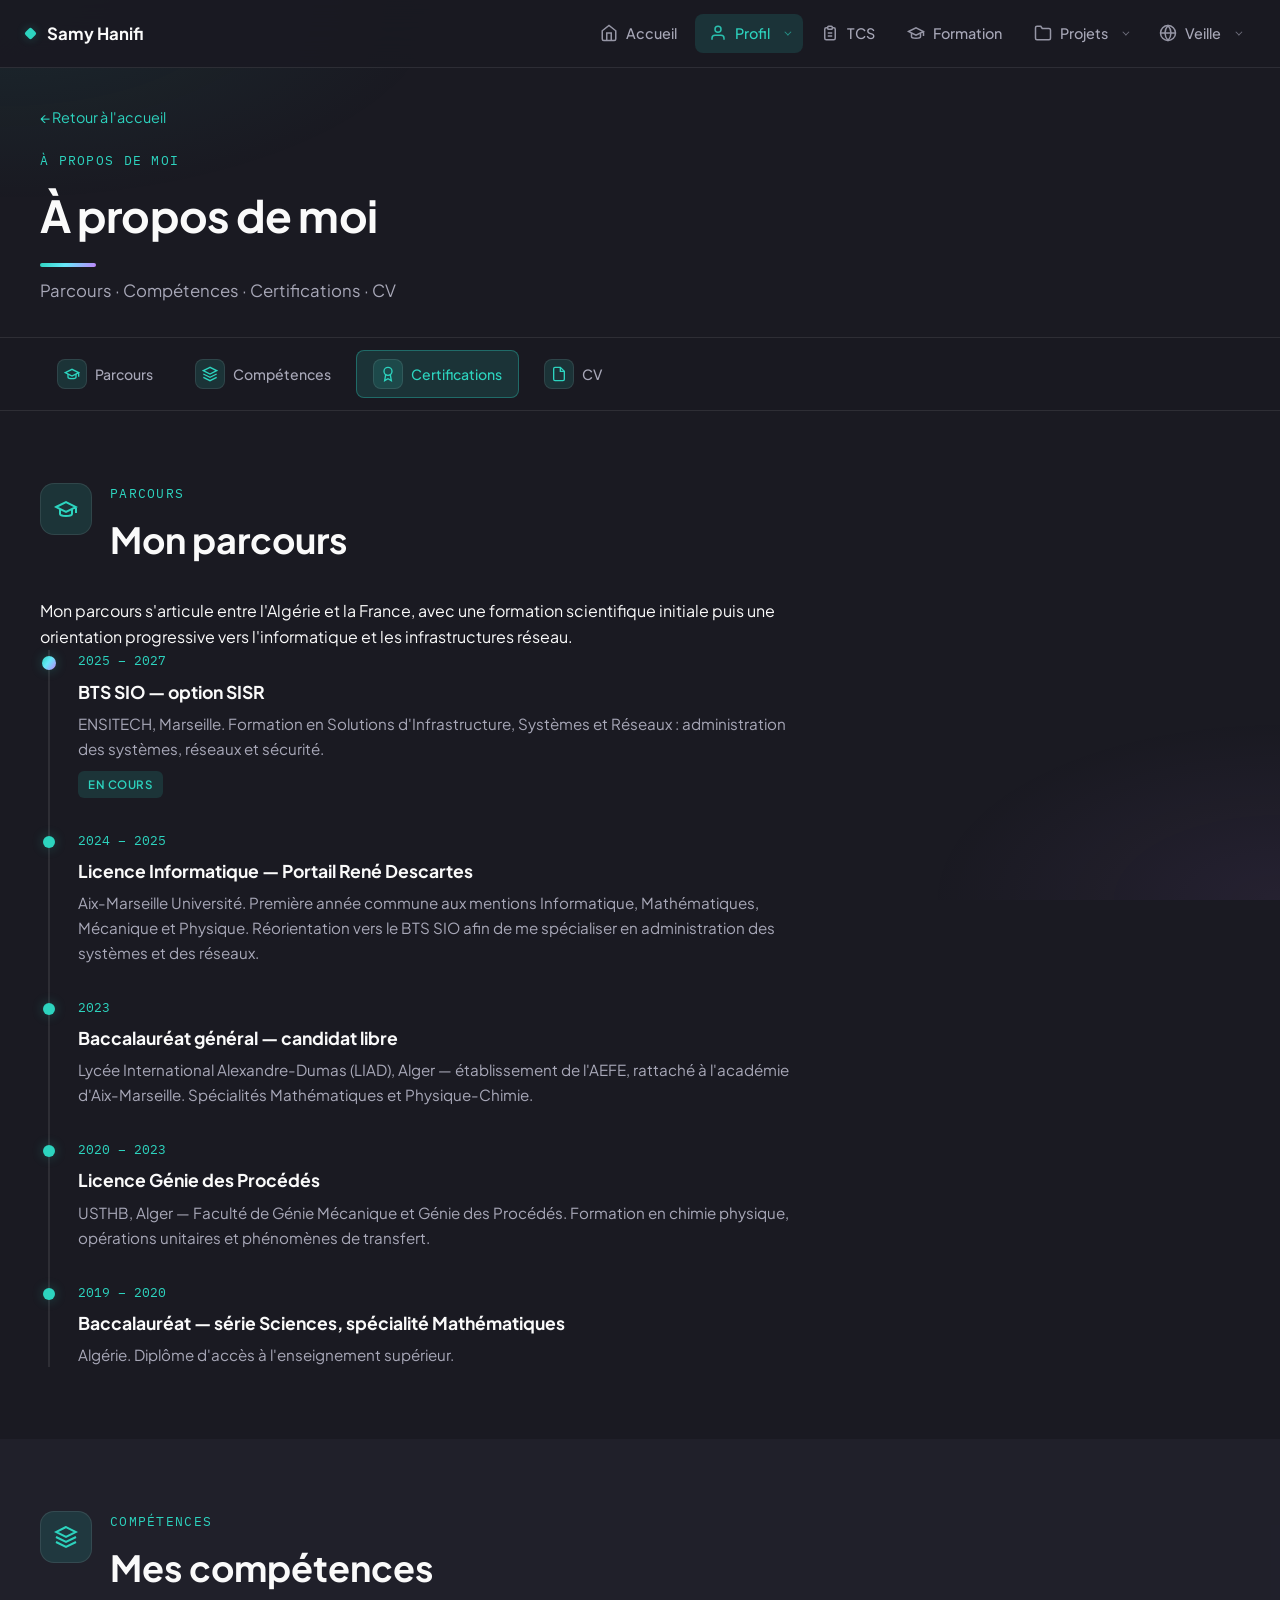
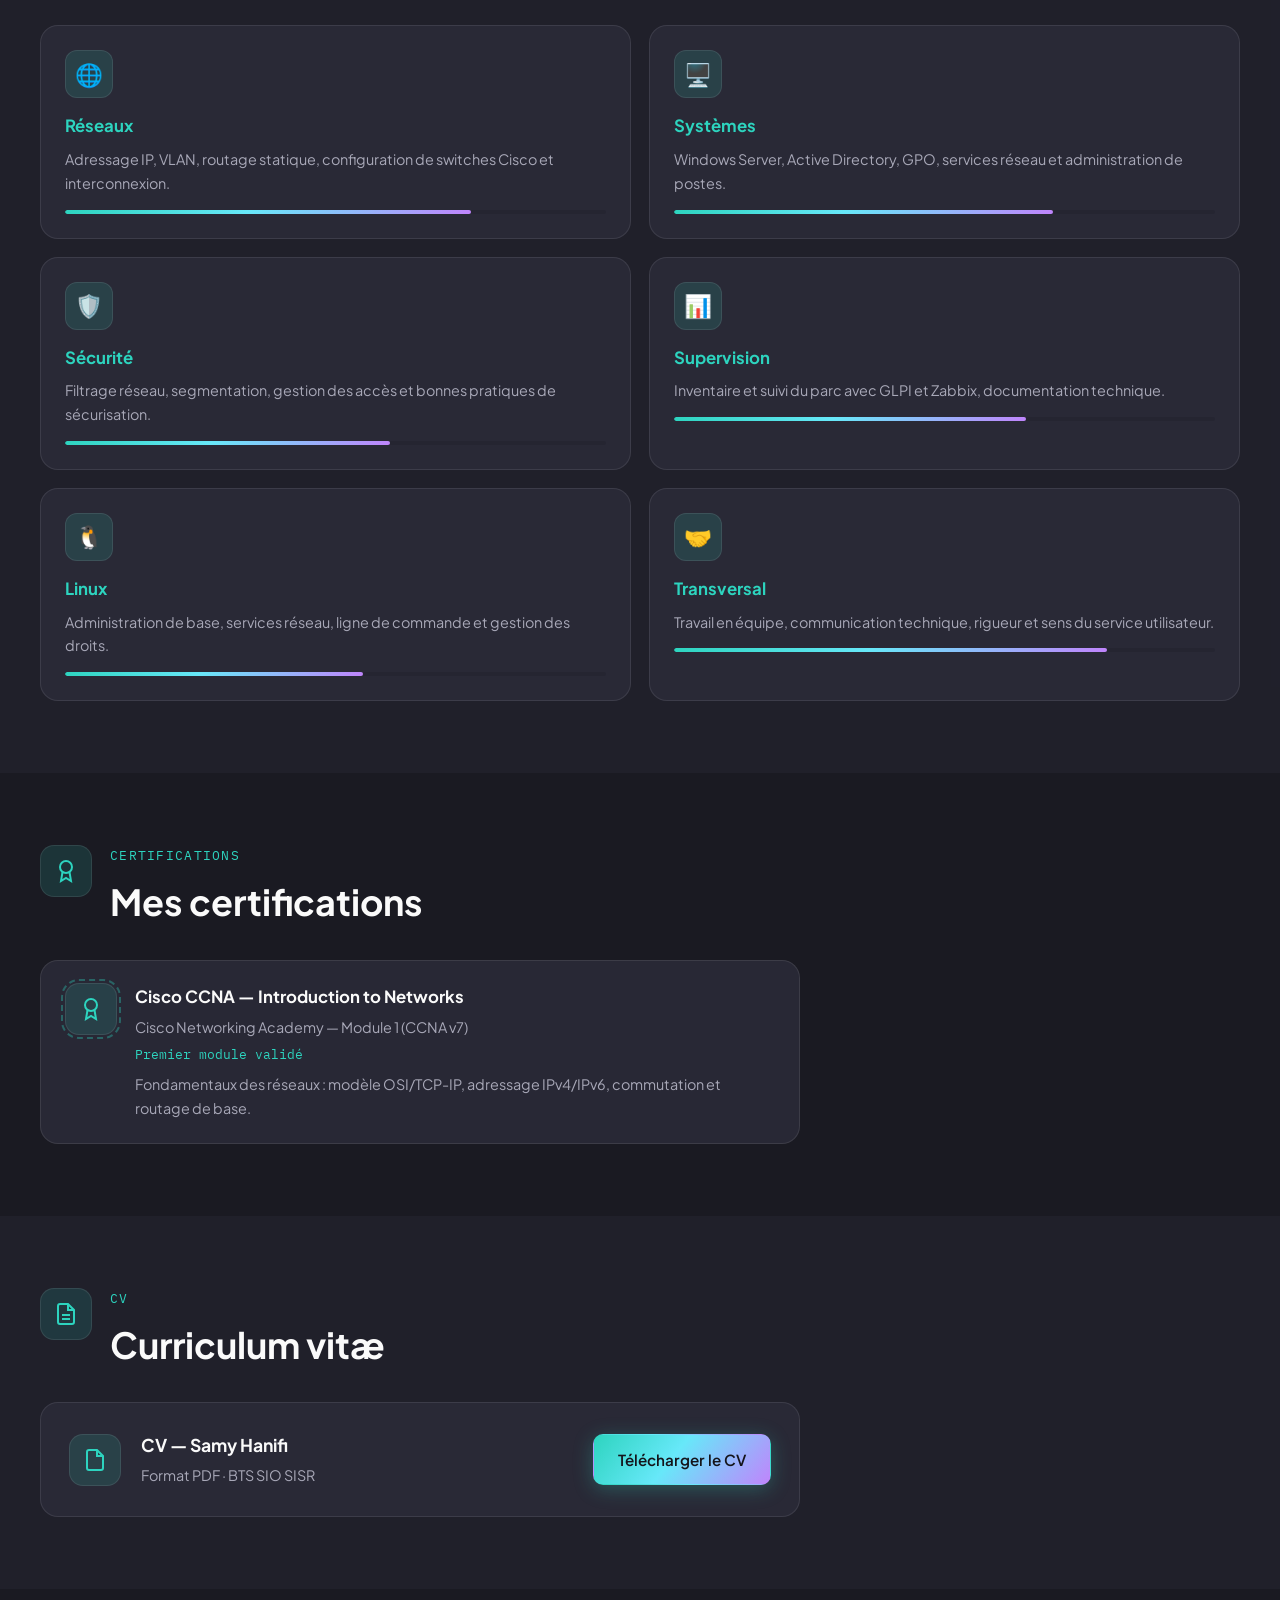
==== commit eea70eb1: "Update a-propos-moi.html" ====
--- a/a-propos-moi.html
+++ b/a-propos-moi.html
@@ -194,7 +194,6 @@
             </div>
             <a href="assets/cv-samy-hanifi.pdf" class="btn btn--primary" download>Télécharger le CV</a>
           </div>
-          <p class="cv-note">Place ton fichier PDF dans <code>assets/cv-samy-hanifi.pdf</code> pour activer le téléchargement.</p>
         </div>
       </div>
     </section>
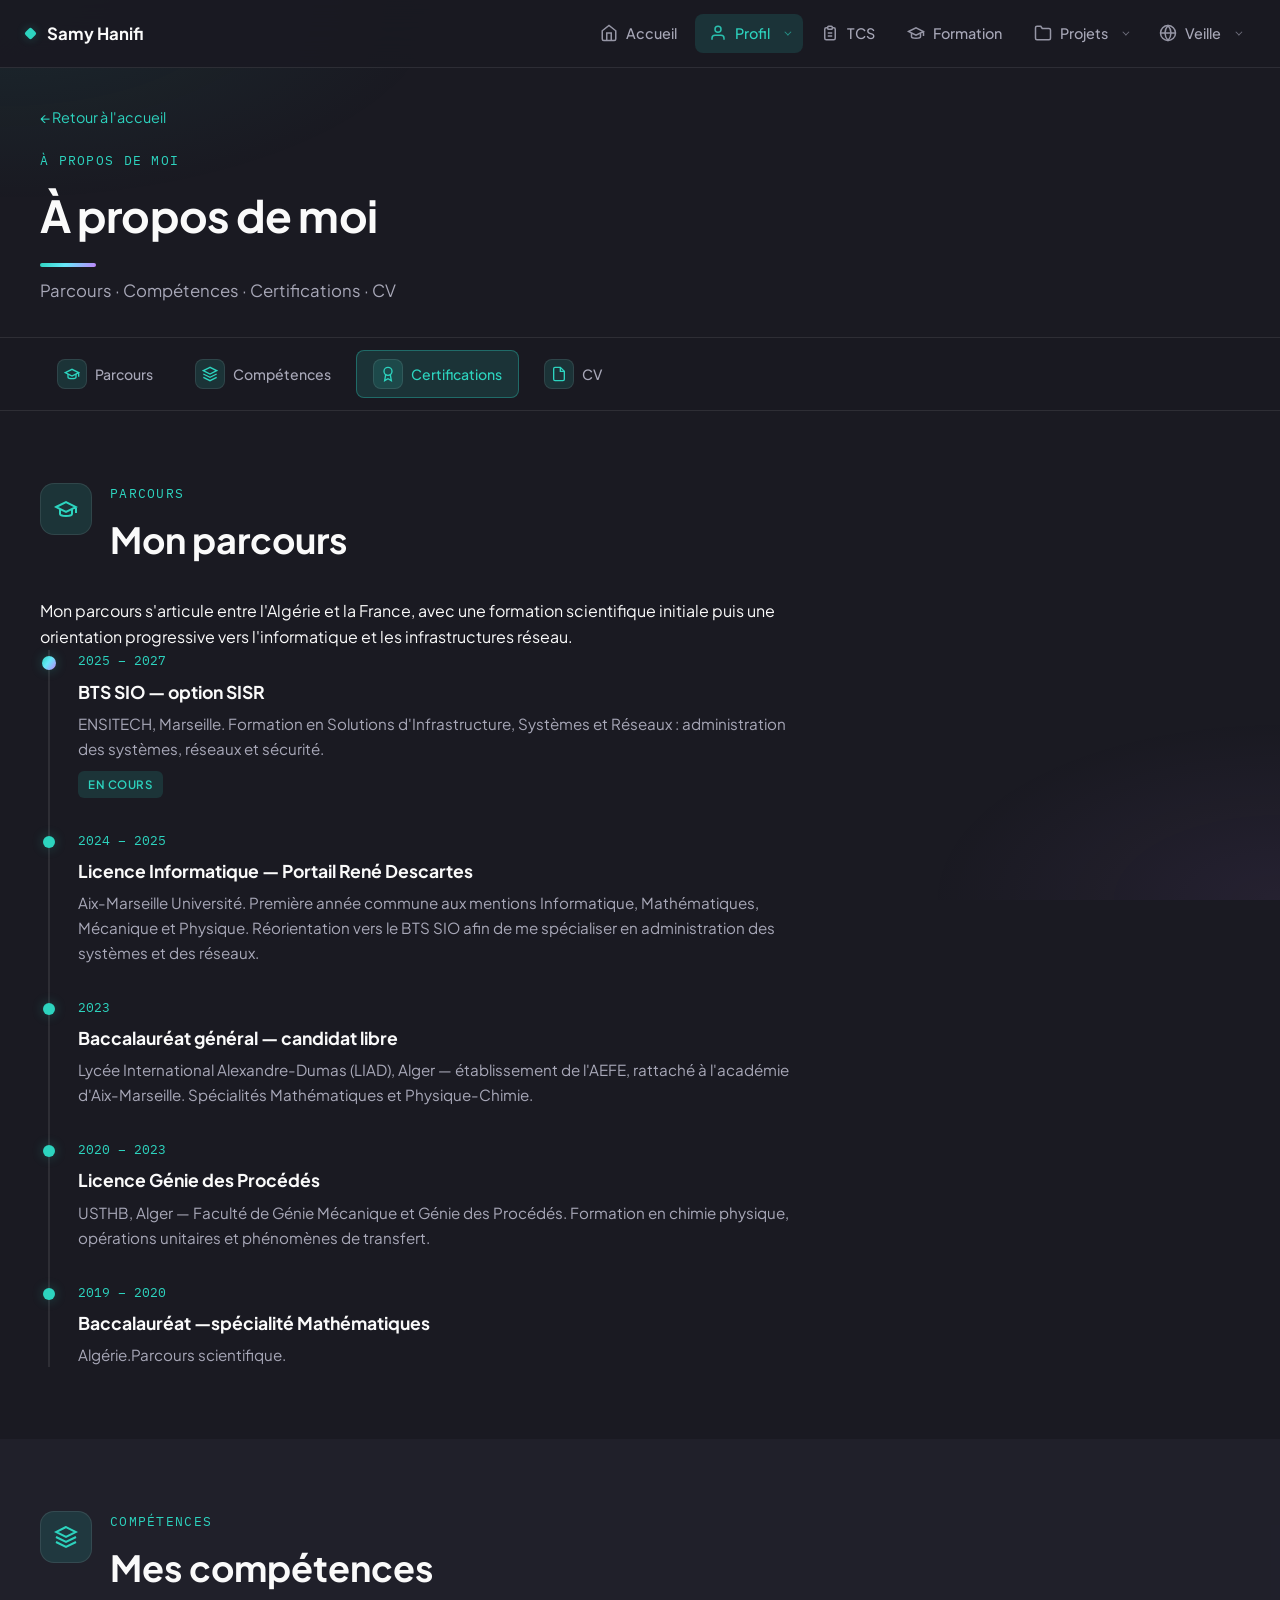
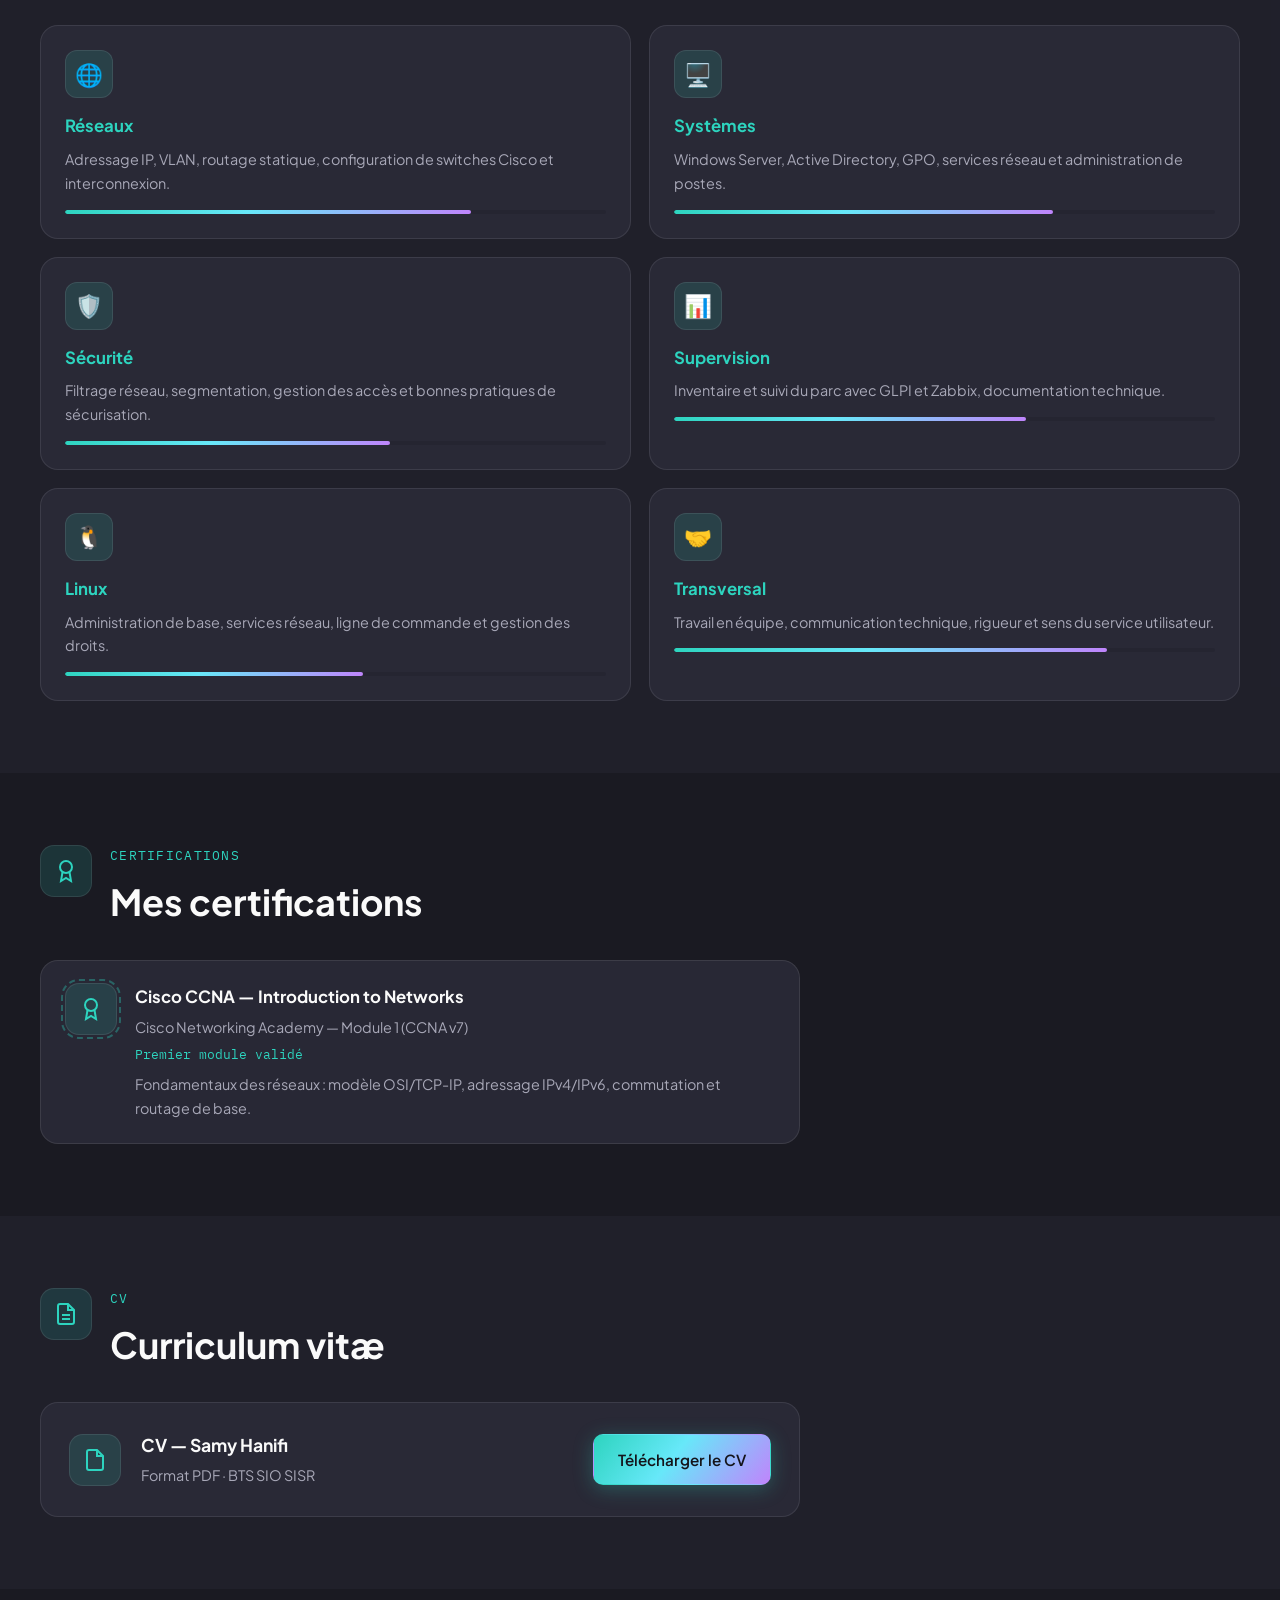
==== commit 73c58450: "Update a-propos-moi.html" ====
--- a/a-propos-moi.html
+++ b/a-propos-moi.html
@@ -4,7 +4,7 @@
   <meta charset="UTF-8">
   <meta name="viewport" content="width=device-width, initial-scale=1.0">
   <meta name="description" content="À propos de moi — Samy Hanifi">
-  <title>Samy Hanifi — À propos de moi</title>
+  <title>À propos de moi — Samy Hanifi</title>
   <link rel="preconnect" href="https://fonts.googleapis.com">
   <link rel="preconnect" href="https://fonts.gstatic.com" crossorigin>
   <link href="https://fonts.googleapis.com/css2?family=Plus+Jakarta+Sans:wght@400;500;600;700&family=IBM+Plex+Mono:wght@500&display=swap" rel="stylesheet">
@@ -97,8 +97,8 @@
             <li class="timeline__item">
               <span class="timeline__date">2019 – 2020</span>
               <div>
-                <h3>Baccalauréat — série Sciences, spécialité Mathématiques</h3>
-                <p>Algérie. Diplôme d'accès à l'enseignement supérieur.</p>
+                <h3>Baccalauréat —spécialité Mathématiques</h3>
+                <p>Algérie.Parcours scientifique.</p>
               </div>
             </li>
           </ul>
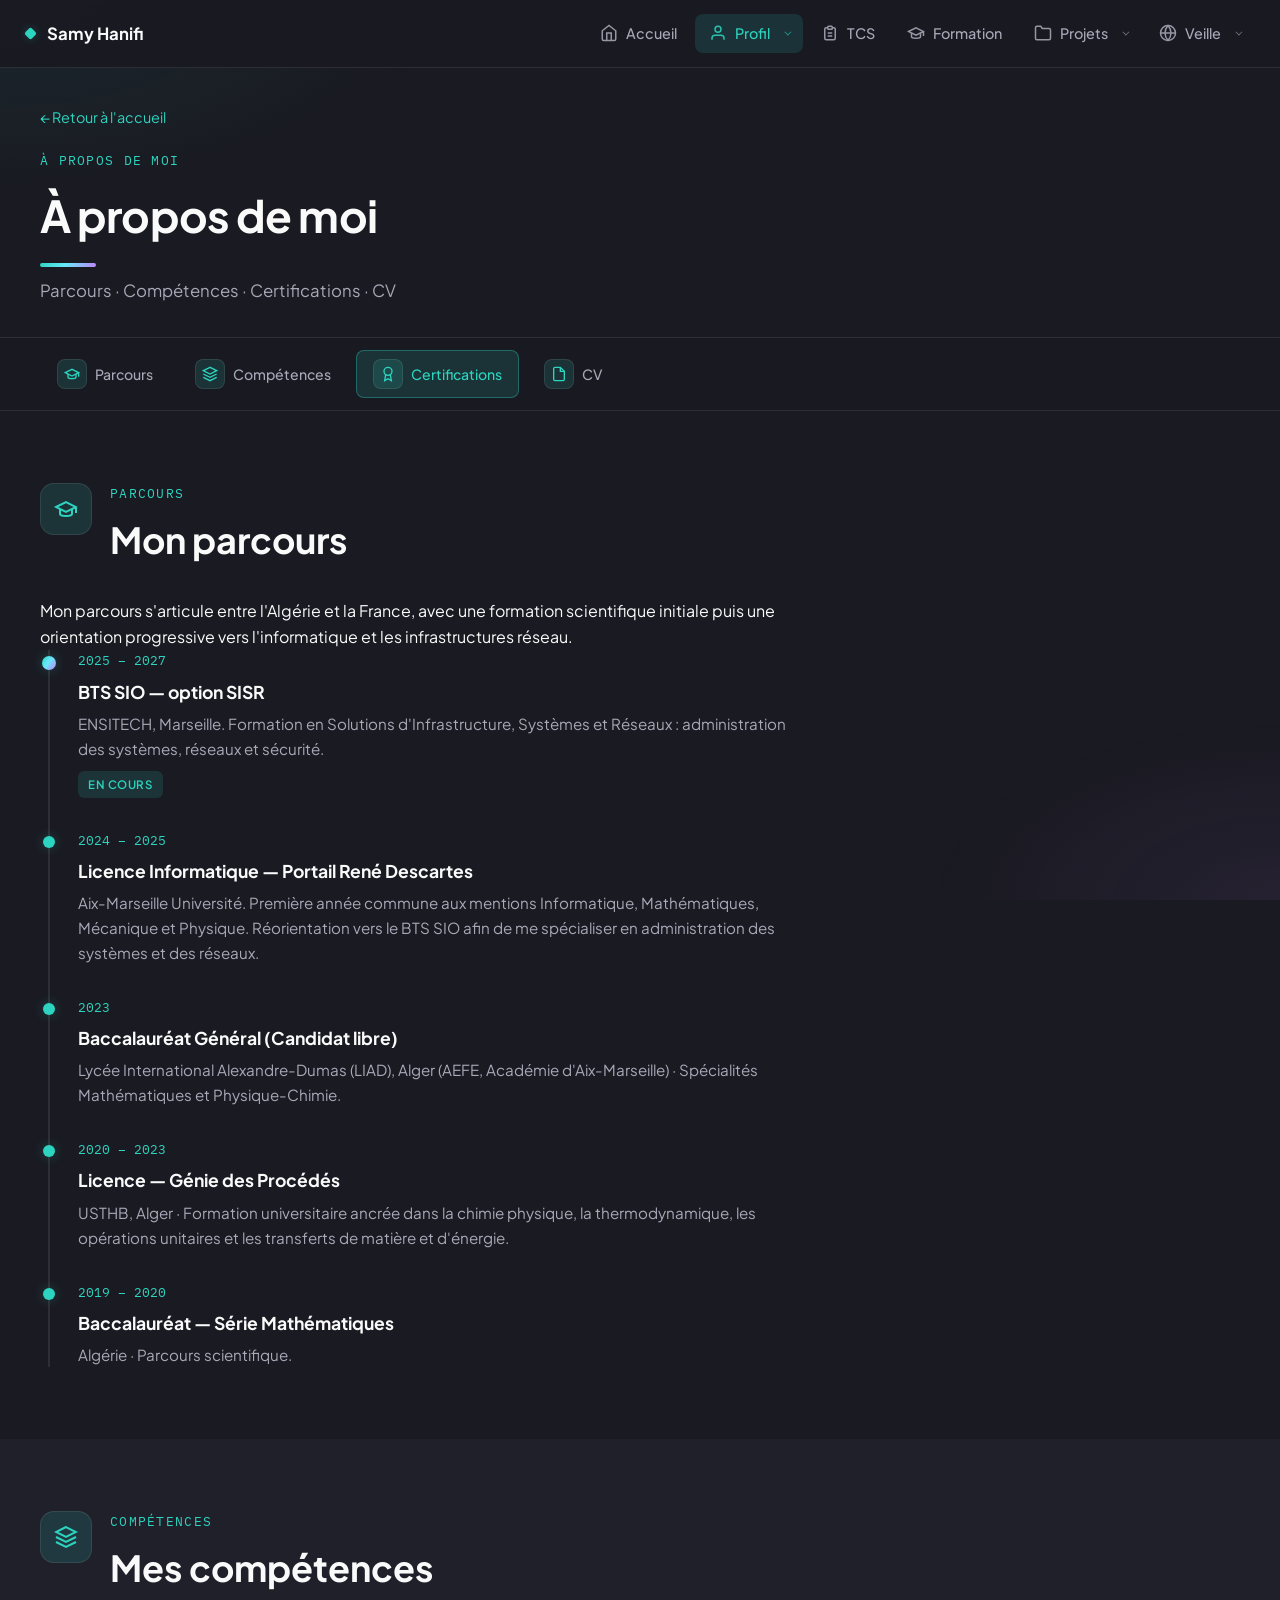
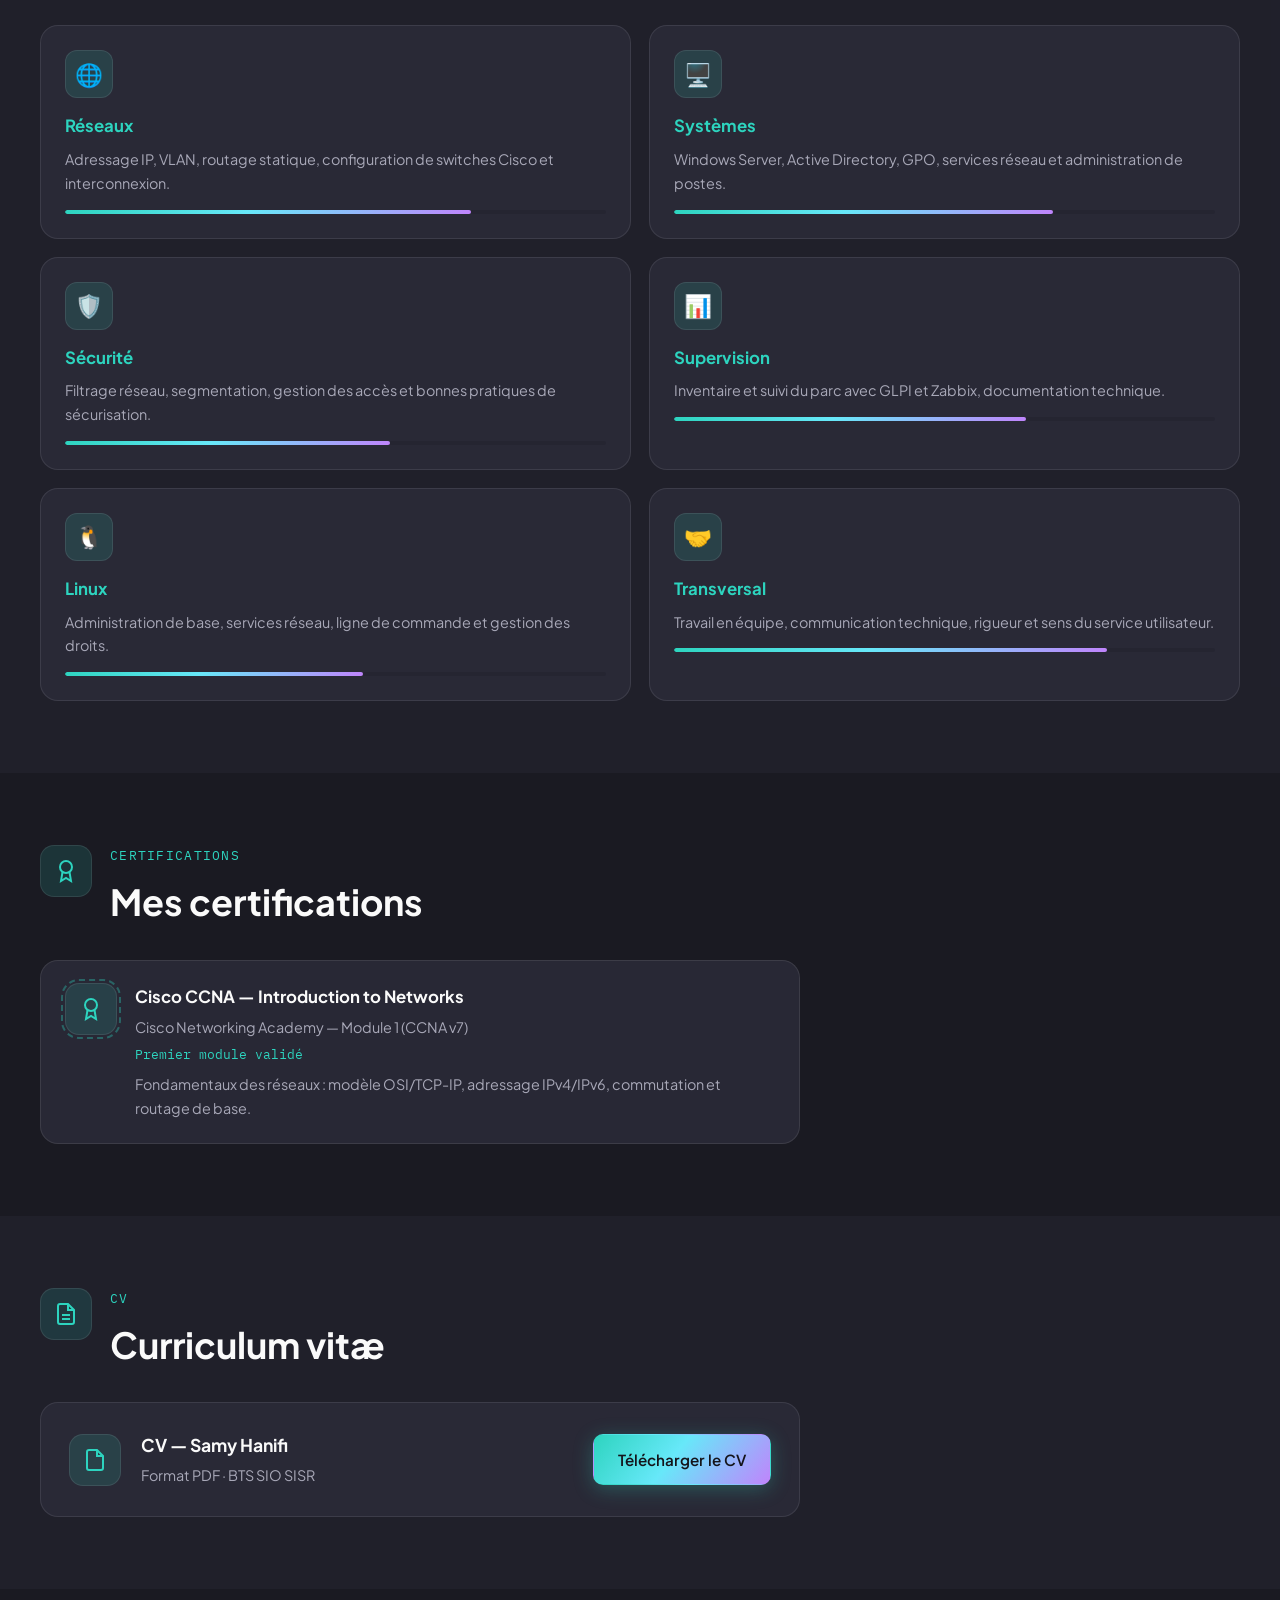
==== commit f778d39a: "Update a-propos-moi.html" ====
--- a/a-propos-moi.html
+++ b/a-propos-moi.html
@@ -83,22 +83,22 @@
             <li class="timeline__item">
               <span class="timeline__date">2023</span>
               <div>
-                <h3>Baccalauréat général — candidat libre</h3>
-                <p>Lycée International Alexandre-Dumas (LIAD), Alger — établissement de l'AEFE, rattaché à l'académie d'Aix-Marseille. Spécialités Mathématiques et Physique-Chimie.</p>
+                <h3>Baccalauréat Général (Candidat libre)</h3>
+                <p>Lycée International Alexandre-Dumas (LIAD), Alger (AEFE, Académie d'Aix-Marseille) · Spécialités Mathématiques et Physique-Chimie.</p>
               </div>
             </li>
             <li class="timeline__item">
               <span class="timeline__date">2020 – 2023</span>
               <div>
-                <h3>Licence Génie des Procédés</h3>
-                <p>USTHB, Alger — Faculté de Génie Mécanique et Génie des Procédés. Formation en chimie physique, opérations unitaires et phénomènes de transfert.</p>
+                <h3>Licence — Génie des Procédés</h3>
+                <p>USTHB, Alger · Formation universitaire ancrée dans la chimie physique, la thermodynamique, les opérations unitaires et les transferts de matière et d'énergie.</p>
               </div>
             </li>
             <li class="timeline__item">
               <span class="timeline__date">2019 – 2020</span>
               <div>
-                <h3>Baccalauréat —spécialité Mathématiques</h3>
-                <p>Algérie.Parcours scientifique.</p>
+                <h3>Baccalauréat — Série Mathématiques</h3>
+                <p>Algérie · Parcours scientifique.</p>
               </div>
             </li>
           </ul>
